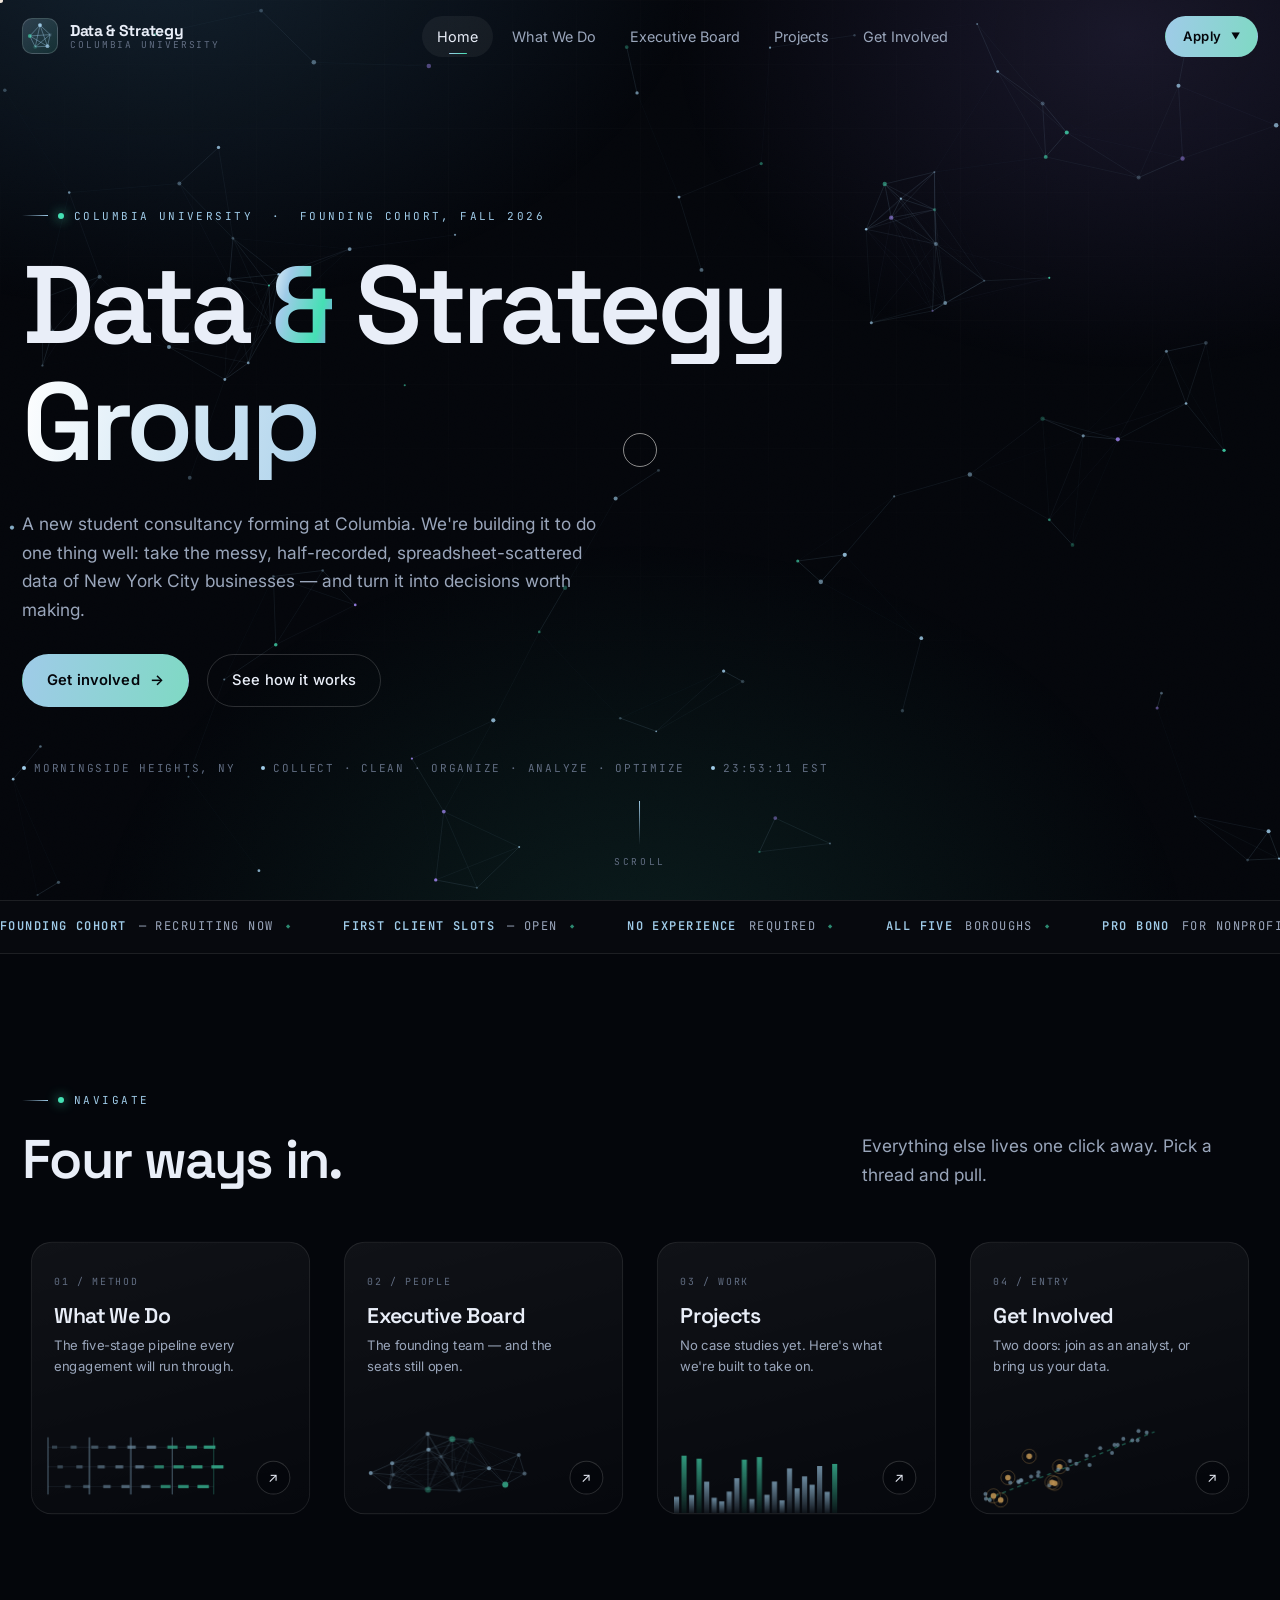
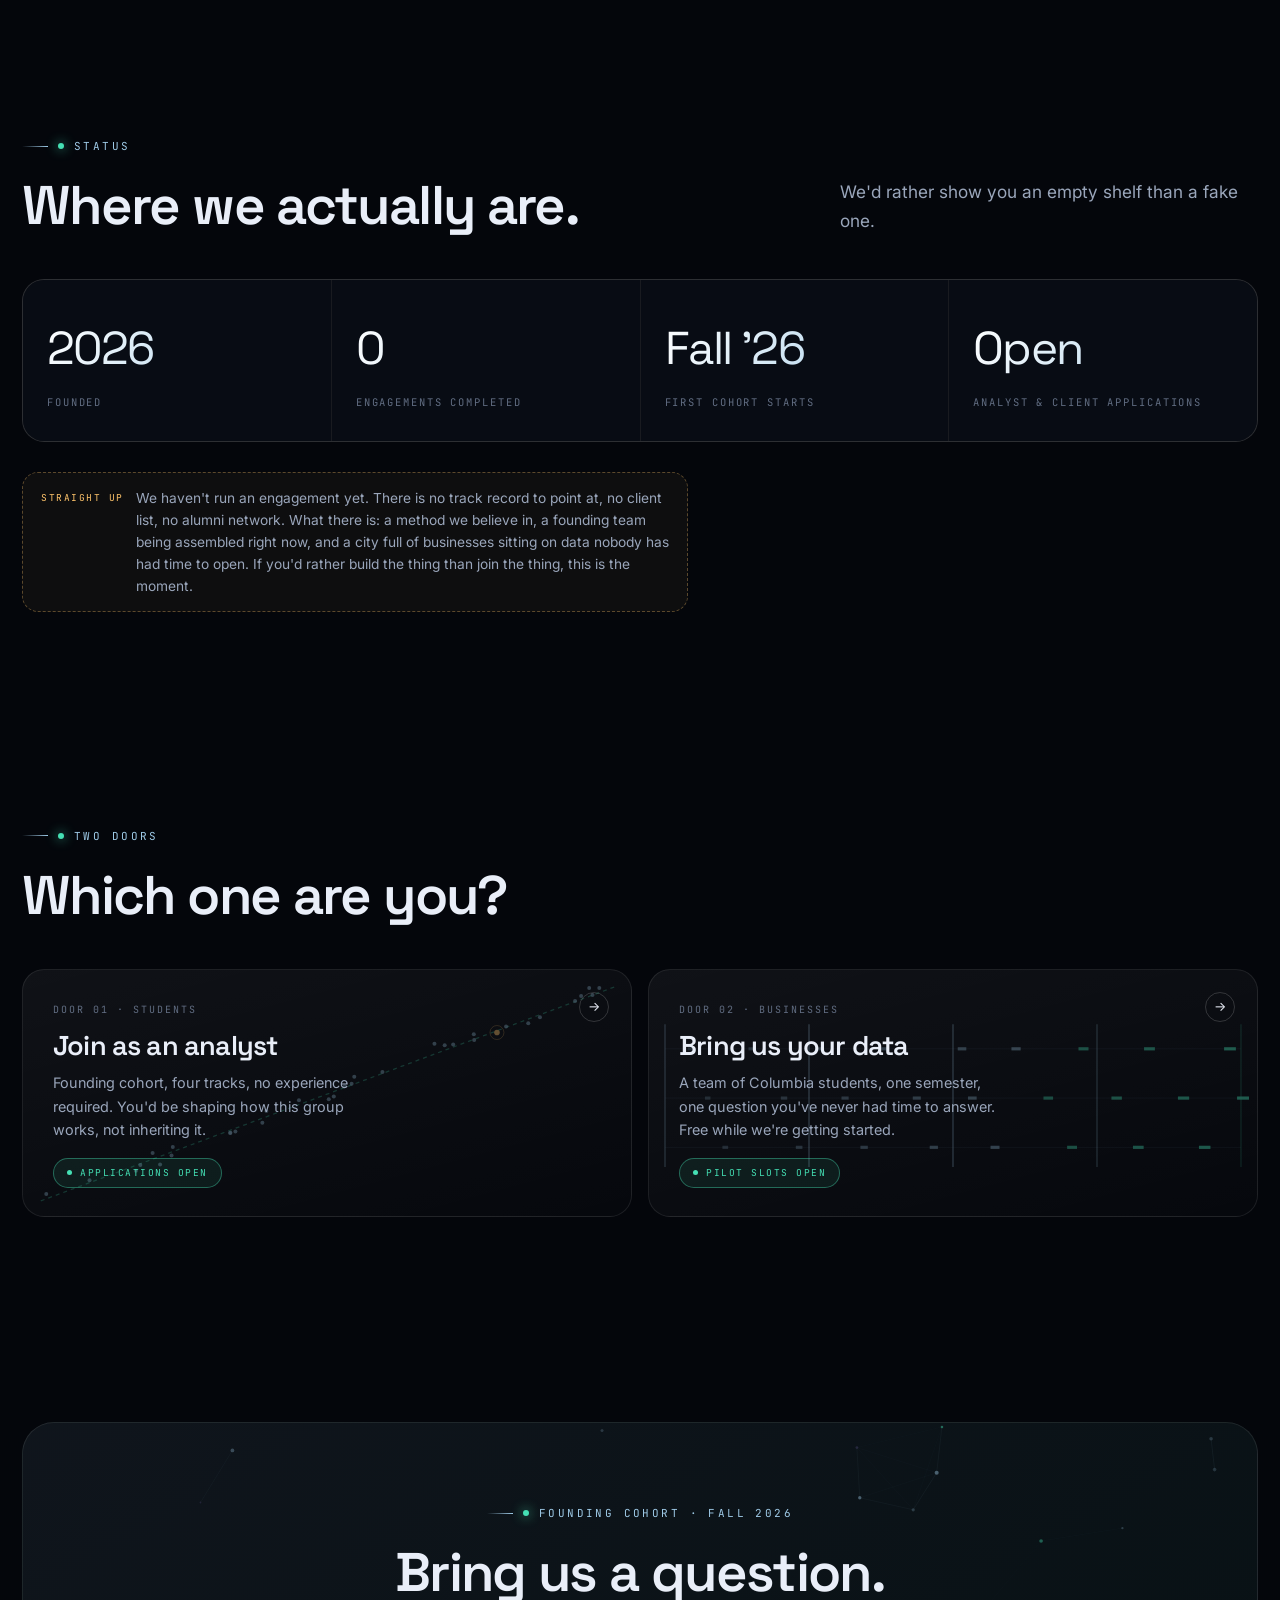
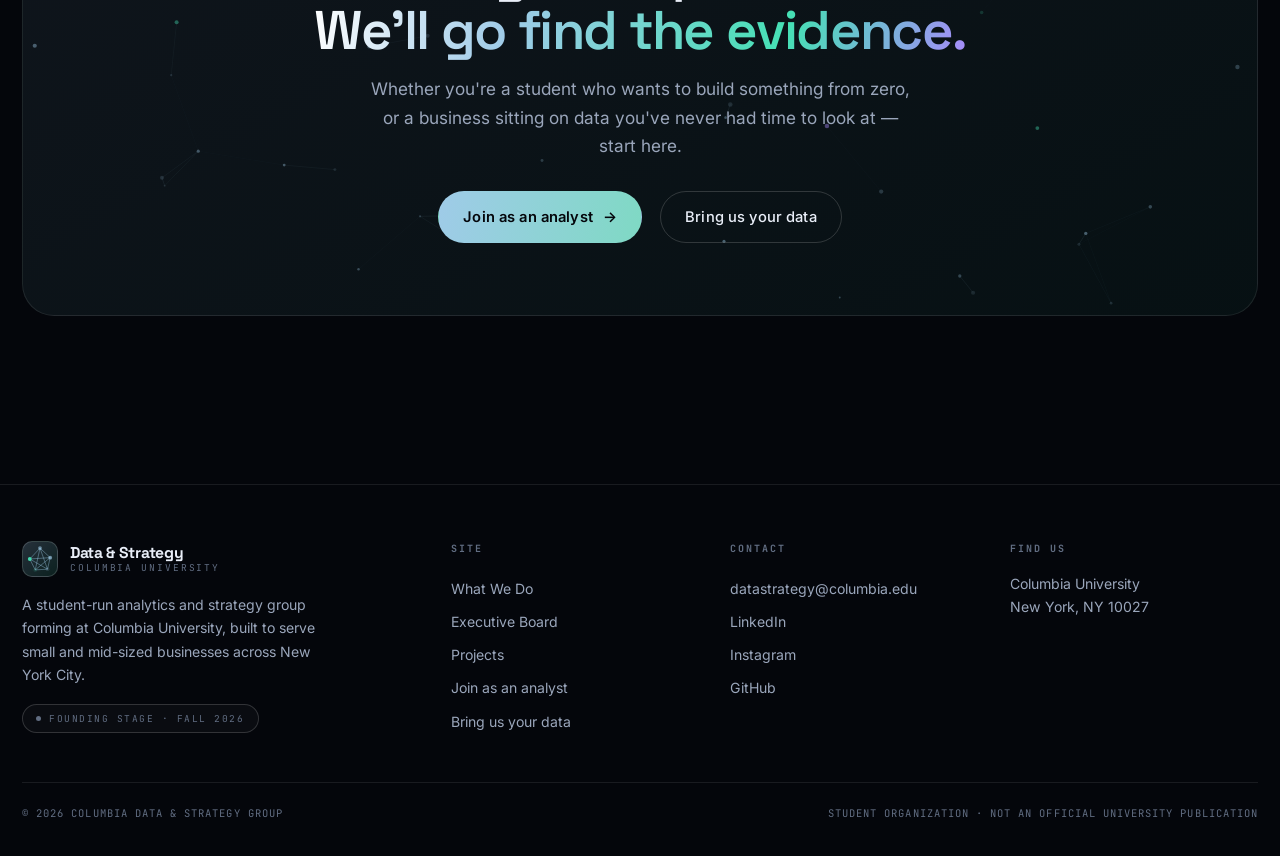
==== cdsg-site/index.html @ 9acabb41 "test1" ====
<!DOCTYPE html>
<html lang="en">
<head>
<meta charset="UTF-8">
<meta name="viewport" content="width=device-width, initial-scale=1">
<title>Columbia Data &amp; Strategy Group</title>
<meta name="description" content="A new student consulting group forming at Columbia University — built to turn raw business data from across New York City into decisions worth making. Founding cohort recruiting now.">
<link rel="icon" href="data:image/svg+xml,%3Csvg xmlns='http://www.w3.org/2000/svg' viewBox='0 0 32 32'%3E%3Crect width='32' height='32' rx='8' fill='%23070b12'/%3E%3Ccircle cx='16' cy='7' r='2.4' fill='%239FCBE8'/%3E%3Ccircle cx='7' cy='20' r='2.4' fill='%2345E0B4'/%3E%3Ccircle cx='25' cy='18' r='2.4' fill='%239FCBE8'/%3E%3Ccircle cx='16' cy='27' r='2.4' fill='%23A78BFA'/%3E%3Cg stroke='%239FCBE8' stroke-width='1.1' opacity='.65'%3E%3Cpath d='M16 7 7 20M16 7l9 11M7 20l9 7M25 18l-9 9'/%3E%3C/g%3E%3C/svg%3E">
<link rel="preconnect" href="https://fonts.googleapis.com">
<link rel="preconnect" href="https://fonts.gstatic.com" crossorigin>
<link href="https://fonts.googleapis.com/css2?family=Space+Grotesk:wght@400;500;600;700&family=Inter:wght@300;400;500;600&family=JetBrains+Mono:wght@300;400;500&display=swap" rel="stylesheet">
<link rel="stylesheet" href="assets/css/main.css">
</head>
<body>

<div class="bg-field"></div>
<div class="grain"></div>
<div class="scroll-rail"><div class="scroll-bar"></div></div>

<!-- ============ NAV ============ -->
<header class="nav">
  <div class="nav-inner">
    <a class="brand" href="index.html">
      <span class="brand-mark"><canvas></canvas></span>
      <span class="brand-txt"><b>Data &amp; Strategy</b><span>Columbia University</span></span>
    </a>
    <nav class="nav-links">
      <a href="index.html" class="active">Home</a>
      <a href="about.html">What We Do</a>
      <a href="team.html">Executive Board</a>
      <a href="projects.html">Projects</a>
      <a href="join.html">Get Involved</a>
    </nav>
    <div class="nav-cta">
      <div class="apply-menu">
        <a class="btn btn-sm btn-primary" href="join.html">Apply <span class="caret">▼</span></a>
        <div class="apply-pop">
          <a href="join.html#students"><b>Join as an analyst</b><small>Columbia students</small><span class="go2">→</span></a>
          <div class="sep"></div>
          <a href="join.html#business"><b>Bring us your data</b><small>Businesses &amp; nonprofits</small><span class="go2">→</span></a>
        </div>
      </div>
      <button class="burger" aria-label="Menu"><span></span></button>
    </div>
  </div>
</header>

<div class="mobile-menu">
  <a href="index.html">Home <i>01</i></a>
  <a href="about.html">What We Do <i>02</i></a>
  <a href="team.html">Executive Board <i>03</i></a>
  <a href="projects.html">Projects <i>04</i></a>
  <a href="join.html#students">Join as an analyst <i>05</i></a>
  <a href="join.html#business">Bring us your data <i>06</i></a>
</div>

<main>

  <!-- ============ HERO ============ -->
  <section class="hero">
    <canvas id="hero-net"></canvas>
    <div class="wrap">
      <div class="eyebrow" style="animation:fadeUp .8s .5s both"><span class="dot"></span> Columbia University &nbsp;·&nbsp; Founding cohort, Fall 2026</div>

      <h1 class="hero-title">
        <span class="line"><span>Data <em style="font-style:normal" class="grad-text">&amp;</em> Strategy</span></span>
        <span class="line"><span class="grad-text">Group</span></span>
      </h1>

      <p class="lead mt-m" style="animation:fadeUp .9s .75s both; max-width:54ch">
        A new student consultancy forming at Columbia. We're building it to do one thing well:
        take the messy, half-recorded, spreadsheet-scattered data of New York City businesses
        &mdash; and turn it into decisions worth making.
      </p>

      <div class="flex gap-m wrapf mt-m" style="animation:fadeUp .9s .9s both">
        <a href="join.html" class="btn btn-primary" data-magnetic>Get involved <span class="arrow">→</span></a>
        <a href="about.html" class="btn btn-ghost">See how it works</a>
      </div>

      <div class="hero-meta mt-l" style="animation:fadeUp .9s 1.05s both">
        <span>Morningside Heights, NY</span>
        <span>Collect · Clean · Organize · Analyze · Optimize</span>
        <span id="clock">--:--:--</span>
      </div>
    </div>
    <div class="scroll-hint"><i></i> Scroll</div>
  </section>

  <!-- ============ TICKER ============ -->
  <div class="ticker">
    <div class="ticker-track">
      <span class="ticker-item"><b>Founding cohort</b> — recruiting now</span>
      <span class="ticker-item"><b>First client slots</b> — open</span>
      <span class="ticker-item"><b>No experience</b> required</span>
      <span class="ticker-item"><b>All five</b> boroughs</span>
      <span class="ticker-item"><b>Pro bono</b> for nonprofits</span>
      <span class="ticker-item"><b>Fall 2026</b> — first engagements</span>
    </div>
  </div>

  <!-- ============ PORTALS ============ -->
  <section class="section">
    <div class="wrap">
      <div class="sec-head" data-reveal>
        <div>
          <div class="eyebrow"><span class="dot"></span> Navigate</div>
          <h2 class="h2">Four ways in.</h2>
        </div>
        <p class="lead" style="max-width:36ch">
          Everything else lives one click away. Pick a thread and pull.
        </p>
      </div>

      <div class="portals">
        <a class="portal" href="about.html" data-reveal data-dir="scale" data-tilt="6">
          <span class="idx">01 / METHOD</span>
          <h3>What&nbsp;We&nbsp;Do</h3>
          <p>The five-stage pipeline every engagement will run through.</p>
          <canvas class="viz" data-viz="pipeline"></canvas>
          <span class="go">↗</span>
        </a>

        <a class="portal" href="team.html" data-reveal data-dir="scale" data-delay=".08" data-tilt="6">
          <span class="idx">02 / PEOPLE</span>
          <h3>Executive Board</h3>
          <p>The founding team &mdash; and the seats still open.</p>
          <canvas class="viz" data-viz="network"></canvas>
          <span class="go">↗</span>
        </a>

        <a class="portal" href="projects.html" data-reveal data-dir="scale" data-delay=".16" data-tilt="6">
          <span class="idx">03 / WORK</span>
          <h3>Projects</h3>
          <p>No case studies yet. Here's what we're built to take on.</p>
          <canvas class="viz" data-viz="bars"></canvas>
          <span class="go">↗</span>
        </a>

        <a class="portal" href="join.html" data-reveal data-dir="scale" data-delay=".24" data-tilt="6">
          <span class="idx">04 / ENTRY</span>
          <h3>Get Involved</h3>
          <p>Two doors: join as an analyst, or bring us your data.</p>
          <canvas class="viz" data-viz="scatter"></canvas>
          <span class="go">↗</span>
        </a>
      </div>
    </div>
  </section>

  <!-- ============ HONEST STATUS ============ -->
  <section class="section-tight">
    <div class="wrap">
      <div class="sec-head" data-reveal>
        <div>
          <div class="eyebrow"><span class="dot"></span> Status</div>
          <h2 class="h2">Where we actually are.</h2>
        </div>
        <p class="lead" style="max-width:38ch">
          We'd rather show you an empty shelf than a fake one.
        </p>
      </div>

      <div class="stat-grid" data-reveal>
        <div class="stat"><div class="num">2026</div><div class="lbl">Founded</div></div>
        <div class="stat"><div class="num">0</div><div class="lbl">Engagements completed</div></div>
        <div class="stat"><div class="num">Fall&nbsp;’26</div><div class="lbl">First cohort starts</div></div>
        <div class="stat"><div class="num">Open</div><div class="lbl">Analyst &amp; client applications</div></div>
      </div>

      <div class="note mt-m" data-reveal>
        <span class="k">Straight&nbsp;up</span>
        <div>
          We haven't run an engagement yet. There is no track record to point at, no client list, no
          alumni network. What there is: a method we believe in, a founding team being assembled right now,
          and a city full of businesses sitting on data nobody has had time to open. If you'd rather
          build the thing than join the thing, this is the moment.
        </div>
      </div>
    </div>
  </section>

  <!-- ============ TWO DOORS ============ -->
  <section class="section">
    <div class="wrap">
      <div class="sec-head" data-reveal>
        <div>
          <div class="eyebrow"><span class="dot"></span> Two doors</div>
          <h2 class="h2">Which one are you?</h2>
        </div>
      </div>

      <div class="path-grid" data-reveal>
        <a class="path" href="join.html#students">
          <canvas data-viz="scatter"></canvas>
          <span class="mark">→</span>
          <span class="k">DOOR 01 · STUDENTS</span>
          <h3>Join as an analyst</h3>
          <p>Founding cohort, four tracks, no experience required. You'd be shaping how this group works, not inheriting it.</p>
          <div class="chips mt-s"><span class="pill">Applications open</span></div>
        </a>

        <a class="path" href="join.html#business">
          <canvas data-viz="pipeline"></canvas>
          <span class="mark">→</span>
          <span class="k">DOOR 02 · BUSINESSES</span>
          <h3>Bring us your data</h3>
          <p>A team of Columbia students, one semester, one question you've never had time to answer. Free while we're getting started.</p>
          <div class="chips mt-s"><span class="pill">Pilot slots open</span></div>
        </a>
      </div>
    </div>
  </section>

  <!-- ============ CTA ============ -->
  <section class="section-tight" style="padding-bottom:clamp(72px,10vw,140px)">
    <div class="wrap">
      <div class="cta-band" data-reveal>
        <canvas id="cta-net"></canvas>
        <div class="eyebrow" style="justify-content:center"><span class="dot"></span> Founding cohort · Fall 2026</div>
        <h2 class="h2">Bring us a question.<br><span class="grad-text">We&rsquo;ll go find the evidence.</span></h2>
        <p class="lead mx-auto center mt-s" style="max-width:50ch">
          Whether you're a student who wants to build something from zero, or a business sitting on
          data you've never had time to look at &mdash; start here.
        </p>
        <div class="flex gap-m mt-m" style="justify-content:center; flex-wrap:wrap">
          <a href="join.html#students" class="btn btn-primary" data-magnetic>Join as an analyst <span class="arrow">→</span></a>
          <a href="join.html#business" class="btn btn-ghost">Bring us your data</a>
        </div>
      </div>
    </div>
  </section>

</main>

<!-- ============ FOOTER ============ -->
<footer>
  <div class="wrap">
    <div class="foot-grid">
      <div>
        <a class="brand" href="index.html" style="margin-bottom:16px">
          <span class="brand-mark"><canvas></canvas></span>
          <span class="brand-txt"><b>Data &amp; Strategy</b><span>Columbia University</span></span>
        </a>
        <p class="muted" style="font-size:.88rem; max-width:34ch">
          A student-run analytics and strategy group forming at Columbia University, built to serve
          small and mid-sized businesses across New York City.
        </p>
        <div class="mt-s"><span class="pill grey">Founding stage · Fall 2026</span></div>
      </div>
      <div>
        <h5>Site</h5>
        <a href="about.html">What We Do</a>
        <a href="team.html">Executive Board</a>
        <a href="projects.html">Projects</a>
        <a href="join.html#students">Join as an analyst</a>
        <a href="join.html#business">Bring us your data</a>
      </div>
      <div>
        <h5>Contact</h5>
        <a href="mailto:datastrategy@columbia.edu">datastrategy@columbia.edu</a>
        <a href="#">LinkedIn</a>
        <a href="#">Instagram</a>
        <a href="#">GitHub</a>
      </div>
      <div>
        <h5>Find us</h5>
        <p class="muted" style="font-size:.88rem">
          Columbia University<br>New York, NY 10027
        </p>
      </div>
    </div>
    <div class="foot-bottom">
      <span>© <span data-year></span> Columbia Data &amp; Strategy Group</span>
      <span>Student organization · Not an official University publication</span>
    </div>
  </div>
</footer>

<script src="assets/js/core.js"></script>
<script src="assets/js/home.js"></script>
</body>
</html>
---- cdsg-site/assets/css/main.css ----
/* =========================================================
   Columbia Data & Strategy Group — Design System
   ========================================================= */

/* ---------- Tokens ---------- */
:root{
  --bg:            #04060b;
  --bg-elev:       #080c14;
  --panel:         rgba(255,255,255,.028);
  --panel-2:       rgba(255,255,255,.055);
  --line:          rgba(255,255,255,.085);
  --line-strong:   rgba(255,255,255,.16);

  --text:          #e9eef8;
  --text-dim:      #9aa6bb;
  --text-faint:    #616d82;

  --columbia:      #9FCBE8;   /* Columbia blue */
  --columbia-deep: #4F8FC0;
  --mint:          #45E0B4;
  --violet:        #A78BFA;
  --amber:         #FFC46B;
  --danger:        #FF6B6B;

  --glow-blue:  0 0 0 1px rgba(159,203,232,.22), 0 18px 60px -18px rgba(79,143,192,.55);
  --glow-mint:  0 0 0 1px rgba(69,224,180,.22),  0 18px 60px -18px rgba(69,224,180,.4);

  --r-sm: 8px;
  --r-md: 14px;
  --r-lg: 22px;
  --r-xl: 32px;

  --nav-h: 74px;
  --maxw: 1240px;

  --ease: cubic-bezier(.22,.75,.24,1);
  --ease-out: cubic-bezier(.16,1,.3,1);

  --font-display: 'Space Grotesk', 'Segoe UI', system-ui, sans-serif;
  --font-body: 'Inter', 'Segoe UI', system-ui, sans-serif;
  --font-mono: 'JetBrains Mono', 'Consolas', ui-monospace, monospace;
}

/* ---------- Reset ---------- */
*,*::before,*::after{ box-sizing:border-box; }
html{ scroll-behavior:smooth; -webkit-text-size-adjust:100%; }
body{
  margin:0;
  background:var(--bg);
  color:var(--text);
  font-family:var(--font-body);
  font-size:16px;
  line-height:1.65;
  -webkit-font-smoothing:antialiased;
  overflow-x:hidden;
}
img,svg,canvas{ display:block; max-width:100%; }
a{ color:inherit; text-decoration:none; }
button,input,select,textarea{ font:inherit; color:inherit; }
h1,h2,h3,h4{ font-family:var(--font-display); font-weight:600; line-height:1.06; letter-spacing:-.03em; margin:0; }
p{ margin:0; }
::selection{ background:rgba(159,203,232,.28); color:#fff; }

/* Scrollbar */
::-webkit-scrollbar{ width:10px; height:10px; }
::-webkit-scrollbar-track{ background:#04060b; }
::-webkit-scrollbar-thumb{ background:rgba(159,203,232,.18); border-radius:99px; border:3px solid #04060b; }
::-webkit-scrollbar-thumb:hover{ background:rgba(159,203,232,.35); }

/* ---------- Ambient background ---------- */
.bg-field{ position:fixed; inset:0; z-index:0; pointer-events:none; }
.bg-field::before{
  content:''; position:absolute; inset:0;
  background:
    radial-gradient(900px 620px at 12% -8%,  rgba(79,143,192,.20), transparent 62%),
    radial-gradient(760px 560px at 88% 4%,   rgba(167,139,250,.13), transparent 60%),
    radial-gradient(900px 700px at 50% 108%, rgba(69,224,180,.10), transparent 62%);
}
.bg-field::after{
  content:''; position:absolute; inset:0; opacity:.5;
  background-image:
    linear-gradient(rgba(255,255,255,.028) 1px, transparent 1px),
    linear-gradient(90deg, rgba(255,255,255,.028) 1px, transparent 1px);
  background-size:64px 64px;
  mask-image:radial-gradient(ellipse 90% 70% at 50% 30%, #000 20%, transparent 78%);
  -webkit-mask-image:radial-gradient(ellipse 90% 70% at 50% 30%, #000 20%, transparent 78%);
}
.grain{
  position:fixed; inset:0; z-index:1; pointer-events:none; opacity:.035; mix-blend-mode:overlay;
  background-image:url("data:image/svg+xml,%3Csvg xmlns='http://www.w3.org/2000/svg' width='200' height='200'%3E%3Cfilter id='n'%3E%3CfeTurbulence type='fractalNoise' baseFrequency='.85' numOctaves='3'/%3E%3C/filter%3E%3Crect width='200' height='200' filter='url(%23n)'/%3E%3C/svg%3E");
}

/* ---------- Layout ---------- */
.wrap{ width:min(100% - 44px, var(--maxw)); margin-inline:auto; }
main{ position:relative; z-index:2; }
section{ position:relative; }
.section{ padding:clamp(72px,10vw,140px) 0; }
.section-tight{ padding:clamp(48px,6vw,84px) 0; }

/* ---------- Typography helpers ---------- */
.eyebrow{
  display:inline-flex; align-items:center; gap:10px;
  font-family:var(--font-mono); font-size:11px; letter-spacing:.22em; text-transform:uppercase;
  color:var(--columbia); margin-bottom:22px;
}
.eyebrow::before{
  content:''; width:26px; height:1px; background:linear-gradient(90deg,transparent,var(--columbia));
}
.eyebrow .dot{ width:6px; height:6px; border-radius:50%; background:var(--mint); box-shadow:0 0 12px var(--mint); animation:pulse 2.4s infinite; }
@keyframes pulse{ 0%,100%{opacity:1; transform:scale(1)} 50%{opacity:.35; transform:scale(.72)} }

h1,.h1{ font-size:clamp(2.6rem,7.4vw,5.4rem); }
h2,.h2{ font-size:clamp(2rem,4.4vw,3.4rem); }
h3,.h3{ font-size:clamp(1.25rem,2vw,1.6rem); }
.lead{ font-size:clamp(1rem,1.35vw,1.16rem); color:var(--text-dim); max-width:62ch; }
.muted{ color:var(--text-dim); }
.faint{ color:var(--text-faint); }
.mono{ font-family:var(--font-mono); }
.grad-text{
  background:linear-gradient(104deg,#fff 0%,var(--columbia) 30%,var(--mint) 72%,var(--violet) 100%);
  -webkit-background-clip:text; background-clip:text; color:transparent;
}

/* ---------- Buttons ---------- */
.btn{
  position:relative; display:inline-flex; align-items:center; gap:10px;
  padding:13px 24px; border-radius:99px; border:1px solid var(--line-strong);
  background:var(--panel); font-size:.92rem; font-weight:500; letter-spacing:.01em;
  cursor:pointer; overflow:hidden; isolation:isolate;
  transition:border-color .35s var(--ease), transform .35s var(--ease), color .35s var(--ease);
}
.btn::before{
  content:''; position:absolute; inset:0; z-index:-1; border-radius:inherit;
  background:linear-gradient(100deg,var(--columbia),var(--mint));
  transform:translateY(101%); transition:transform .45s var(--ease-out);
}
.btn:hover{ color:#04060b; border-color:transparent; }
.btn:hover::before{ transform:translateY(0); }
.btn:active{ transform:scale(.97); }
.btn .arrow{ transition:transform .35s var(--ease); }
.btn:hover .arrow{ transform:translateX(4px); }

.btn-primary{ background:linear-gradient(100deg,var(--columbia),#7FD9C4); color:#04060b; border-color:transparent; font-weight:600; }
.btn-primary::before{ background:linear-gradient(100deg,#fff,var(--columbia)); }
.btn-ghost{ background:transparent; }
.btn-sm{ padding:9px 17px; font-size:.82rem; }

/* ---------- Nav ---------- */
.nav{
  position:fixed; inset:0 0 auto 0; height:var(--nav-h); z-index:80;
  display:flex; align-items:center;
  transition:background .4s var(--ease), border-color .4s var(--ease), backdrop-filter .4s;
  border-bottom:1px solid transparent;
}
.nav.scrolled{
  background:rgba(4,6,11,.72); backdrop-filter:blur(18px) saturate(140%);
  border-bottom-color:var(--line);
}
.nav-inner{ width:min(100% - 44px, var(--maxw)); margin-inline:auto; display:flex; align-items:center; justify-content:space-between; gap:20px; }

.brand{ display:flex; align-items:center; gap:12px; }
.brand-mark{
  display:block; width:36px; height:36px; min-width:36px; border-radius:10px; flex:none;
  background:linear-gradient(140deg,rgba(159,203,232,.22),rgba(69,224,180,.12));
  border:1px solid var(--line-strong); position:relative; overflow:hidden;
}
.brand-mark canvas{ display:block; width:100%; height:100%; }
.brand-txt{ display:flex; flex-direction:column; line-height:1.1; }
.brand-txt b{ font-family:var(--font-display); font-size:.98rem; letter-spacing:-.02em; }
.brand-txt span{ font-family:var(--font-mono); font-size:9.5px; letter-spacing:.2em; color:var(--text-faint); text-transform:uppercase; }

.nav-links{ display:flex; align-items:center; gap:4px; }
.nav-links a{
  position:relative; padding:9px 15px; border-radius:99px; font-size:.9rem; color:var(--text-dim);
  transition:color .3s var(--ease), background .3s var(--ease);
}
.nav-links a::after{
  content:''; position:absolute; left:50%; bottom:3px; width:0; height:1.5px; border-radius:2px;
  background:linear-gradient(90deg,var(--columbia),var(--mint));
  transform:translateX(-50%); transition:width .35s var(--ease-out);
}
.nav-links a:hover{ color:var(--text); }
.nav-links a:hover::after{ width:18px; }
.nav-links a.active{ color:var(--text); background:var(--panel-2); }
.nav-links a.active::after{ width:18px; }
.nav-cta{ display:flex; align-items:center; gap:12px; }

.burger{ display:none; width:42px; height:42px; border-radius:12px; border:1px solid var(--line); background:var(--panel); cursor:pointer; align-items:center; justify-content:center; }
.burger span{ display:block; width:17px; height:1.6px; background:var(--text); position:relative; transition:.3s var(--ease); }
.burger span::before,.burger span::after{ content:''; position:absolute; left:0; width:17px; height:1.6px; background:var(--text); transition:.3s var(--ease); }
.burger span::before{ top:-5.5px; } .burger span::after{ top:5.5px; }
.burger.open span{ background:transparent; }
.burger.open span::before{ transform:rotate(45deg); top:0; }
.burger.open span::after{ transform:rotate(-45deg); top:0; }

.mobile-menu{
  position:fixed; inset:var(--nav-h) 0 0 0; z-index:79; background:rgba(4,6,11,.97);
  backdrop-filter:blur(20px); display:flex; flex-direction:column; justify-content:center; gap:6px;
  padding:0 32px; transform:translateY(-102%); transition:transform .55s var(--ease-out); visibility:hidden;
}
.mobile-menu.open{ transform:translateY(0); visibility:visible; }
.mobile-menu a{
  font-family:var(--font-display); font-size:clamp(1.9rem,8vw,3rem); padding:14px 0;
  border-bottom:1px solid var(--line); display:flex; justify-content:space-between; align-items:baseline;
}
.mobile-menu a i{ font-family:var(--font-mono); font-size:11px; font-style:normal; color:var(--text-faint); }

/* ---------- Scroll progress ---------- */
.scroll-rail{ position:fixed; top:0; left:0; right:0; height:2px; z-index:90; background:transparent; }
.scroll-bar{ height:100%; width:0; background:linear-gradient(90deg,var(--columbia),var(--mint),var(--violet)); box-shadow:0 0 14px rgba(69,224,180,.6); transition:width .1s linear; }

/* ---------- Custom cursor ---------- */
.cursor-dot,.cursor-ring{ position:fixed; top:0; left:0; z-index:200; pointer-events:none; border-radius:50%; mix-blend-mode:difference; }
.cursor-dot{ width:5px; height:5px; background:#fff; margin:-2.5px 0 0 -2.5px; }
.cursor-ring{
  width:34px; height:34px; margin:-17px 0 0 -17px; border:1px solid rgba(255,255,255,.55);
  transition:width .28s var(--ease), height .28s var(--ease), margin .28s var(--ease), border-color .28s, opacity .28s;
}
.cursor-ring.hot{ width:58px; height:58px; margin:-29px 0 0 -29px; border-color:var(--mint); }
@media (hover:none),(pointer:coarse){ .cursor-dot,.cursor-ring{ display:none; } }

/* ---------- Reveal ---------- */
[data-reveal]{ opacity:0; transform:translateY(26px); transition:opacity .9s var(--ease-out), transform .9s var(--ease-out); }
[data-reveal].in{ opacity:1; transform:none; }
[data-reveal][data-dir="left"]{ transform:translateX(-30px); }
[data-reveal][data-dir="right"]{ transform:translateX(30px); }
[data-reveal][data-dir="scale"]{ transform:scale(.94); }

/* ---------- Cards ---------- */
.card{
  position:relative; border:1px solid var(--line); border-radius:var(--r-lg);
  background:linear-gradient(160deg,rgba(255,255,255,.045),rgba(255,255,255,.012));
  overflow:hidden; transition:border-color .45s var(--ease), transform .45s var(--ease), box-shadow .45s var(--ease);
}
.card::after{
  content:''; position:absolute; inset:0; pointer-events:none; opacity:0; transition:opacity .45s;
  background:radial-gradient(420px circle at var(--mx,50%) var(--my,50%), rgba(159,203,232,.14), transparent 62%);
}
.card:hover{ border-color:var(--line-strong); box-shadow:0 26px 70px -34px rgba(0,0,0,.9); }
.card:hover::after{ opacity:1; }

/* ---------- Hero ---------- */
.hero{ min-height:100svh; display:flex; align-items:center; position:relative; padding-top:var(--nav-h); overflow:hidden; }
#hero-net{ position:absolute; inset:0; width:100%; height:100%; z-index:0; }
.hero .wrap{ position:relative; z-index:2; }
.hero-title{ font-size:clamp(2.9rem,8.6vw,7rem); letter-spacing:-.045em; }
.hero-title .line{ display:block; overflow:hidden; }
.hero-title .line > span{ display:block; transform:translateY(110%); animation:riseIn 1.1s var(--ease-out) forwards; }
.hero-title .line:nth-child(2) > span{ animation-delay:.1s; }
.hero-title .line:nth-child(3) > span{ animation-delay:.2s; }
@keyframes riseIn{ to{ transform:translateY(0); } }

.hero-meta{ display:flex; flex-wrap:wrap; gap:10px 26px; font-family:var(--font-mono); font-size:11px; letter-spacing:.16em; text-transform:uppercase; color:var(--text-faint); }
.hero-meta span{ display:inline-flex; align-items:center; gap:8px; }
.hero-meta span::before{ content:''; width:4px; height:4px; border-radius:50%; background:var(--columbia); }

.scroll-hint{ position:absolute; left:50%; bottom:30px; transform:translateX(-50%); z-index:3; display:flex; flex-direction:column; align-items:center; gap:9px; font-family:var(--font-mono); font-size:9.5px; letter-spacing:.28em; color:var(--text-faint); text-transform:uppercase; }
.scroll-hint i{ display:block; width:1px; height:44px; background:linear-gradient(180deg,var(--columbia),transparent); animation:drop 1.9s var(--ease) infinite; }
@keyframes drop{ 0%{transform:scaleY(0); transform-origin:top} 45%{transform:scaleY(1); transform-origin:top} 55%{transform:scaleY(1); transform-origin:bottom} 100%{transform:scaleY(0); transform-origin:bottom} }

/* ---------- Portal cards (home) ---------- */
.portals{ display:grid; grid-template-columns:repeat(4,1fr); gap:16px; }
.portal{
  position:relative; display:block; padding:26px 24px 24px; border-radius:var(--r-lg);
  border:1px solid var(--line); background:linear-gradient(165deg,rgba(255,255,255,.05),rgba(255,255,255,.01));
  min-height:290px; overflow:hidden; transform-style:preserve-3d;
  transition:transform .5s var(--ease), border-color .5s var(--ease), box-shadow .5s var(--ease);
}
.portal:hover{ border-color:rgba(159,203,232,.4); box-shadow:0 30px 80px -40px rgba(79,143,192,.75); }
.portal .idx{ font-family:var(--font-mono); font-size:10.5px; letter-spacing:.2em; color:var(--text-faint); }
.portal h3{ margin:14px 0 8px; font-size:1.42rem; }
.portal p{ font-size:.87rem; color:var(--text-dim); max-width:26ch; }
.portal .viz{ position:absolute; left:0; right:0; bottom:0; height:104px; opacity:.72; transition:opacity .45s, transform .6s var(--ease); }
.portal:hover .viz{ opacity:1; transform:translateY(-4px); }
.portal .go{
  position:absolute; right:20px; bottom:20px; width:36px; height:36px; border-radius:50%;
  border:1px solid var(--line-strong); display:grid; place-items:center; font-size:14px;
  background:rgba(4,6,11,.6); transition:.4s var(--ease); z-index:2;
}
.portal:hover .go{ background:var(--columbia); color:#04060b; border-color:transparent; transform:rotate(-45deg); }

/* ---------- Ticker ---------- */
.ticker{ border-block:1px solid var(--line); overflow:hidden; padding:16px 0; background:rgba(255,255,255,.014); }
.ticker-track{ display:flex; gap:52px; width:max-content; animation:slide 34s linear infinite; }
.ticker:hover .ticker-track{ animation-play-state:paused; }
@keyframes slide{ to{ transform:translateX(-50%); } }
.ticker-item{ display:inline-flex; align-items:center; gap:12px; font-family:var(--font-mono); font-size:12px; letter-spacing:.12em; color:var(--text-dim); text-transform:uppercase; white-space:nowrap; }
.ticker-item b{ color:var(--columbia); font-weight:600; }
.ticker-item::after{ content:'◆'; color:var(--mint); font-size:7px; opacity:.6; }

/* ---------- Stats ---------- */
.stat-grid{ display:grid; grid-template-columns:repeat(4,1fr); gap:1px; background:var(--line); border:1px solid var(--line); border-radius:var(--r-lg); overflow:hidden; }
.stat{ background:var(--bg-elev); padding:30px 24px; transition:background .4s; }
.stat:hover{ background:#0c1119; }
.stat .num{ font-family:var(--font-display); font-size:clamp(2rem,3.6vw,3rem); letter-spacing:-.04em; background:linear-gradient(120deg,#fff,var(--columbia)); -webkit-background-clip:text; background-clip:text; color:transparent; }
.stat .lbl{ font-family:var(--font-mono); font-size:10.5px; letter-spacing:.18em; text-transform:uppercase; color:var(--text-faint); margin-top:8px; }

/* ---------- Page header ---------- */
.page-head{ padding:calc(var(--nav-h) + clamp(56px,8vw,110px)) 0 clamp(40px,5vw,70px); position:relative; }
.page-head h1{ font-size:clamp(2.6rem,6.4vw,5rem); }
.crumb{ font-family:var(--font-mono); font-size:11px; letter-spacing:.2em; text-transform:uppercase; color:var(--text-faint); margin-bottom:20px; }
.crumb a{ color:var(--columbia); }
.crumb i{ font-style:normal; opacity:.4; margin:0 8px; }

/* ---------- Pipeline (about) ---------- */
.pipeline{ display:grid; grid-template-columns:300px 1fr; gap:28px; align-items:start; }
.stage-list{ display:flex; flex-direction:column; gap:8px; }
.stage-btn{
  position:relative; text-align:left; width:100%; padding:16px 18px; border-radius:var(--r-md);
  border:1px solid var(--line); background:var(--panel); cursor:pointer; overflow:hidden;
  transition:.4s var(--ease);
}
.stage-btn .k{ font-family:var(--font-mono); font-size:10px; letter-spacing:.2em; color:var(--text-faint); }
.stage-btn .t{ font-family:var(--font-display); font-size:1.06rem; margin-top:5px; display:block; }
.stage-btn .d{ font-size:.8rem; color:var(--text-faint); margin-top:5px; max-height:0; opacity:0; overflow:hidden; transition:.45s var(--ease); }
.stage-btn::before{ content:''; position:absolute; left:0; top:0; bottom:0; width:2px; background:linear-gradient(180deg,var(--columbia),var(--mint)); transform:scaleY(0); transform-origin:top; transition:transform .45s var(--ease-out); }
.stage-btn:hover{ border-color:var(--line-strong); }
.stage-btn.active{ background:rgba(159,203,232,.07); border-color:rgba(159,203,232,.35); }
.stage-btn.active::before{ transform:scaleY(1); }
.stage-btn.active .d{ max-height:90px; opacity:1; margin-top:9px; }
.stage-btn.active .k{ color:var(--columbia); }

.stage-canvas-wrap{ position:relative; border:1px solid var(--line); border-radius:var(--r-lg); background:linear-gradient(160deg,rgba(255,255,255,.04),rgba(255,255,255,.008)); overflow:hidden; min-height:440px; }
#pipeline-canvas{ width:100%; height:440px; display:block; }
.stage-readout{ position:absolute; top:16px; left:18px; right:18px; display:flex; justify-content:space-between; gap:12px; font-family:var(--font-mono); font-size:10px; letter-spacing:.16em; text-transform:uppercase; color:var(--text-faint); pointer-events:none; }
.stage-readout b{ color:var(--mint); font-weight:500; }
.stage-progress{ position:absolute; bottom:0; left:0; height:2px; background:linear-gradient(90deg,var(--columbia),var(--mint)); transition:width .6s var(--ease); }

/* ---------- Capability grid ---------- */
.cap-grid{ display:grid; grid-template-columns:repeat(3,1fr); gap:16px; }
.cap{ padding:28px 24px; border-radius:var(--r-lg); border:1px solid var(--line); background:var(--panel); transition:.45s var(--ease); position:relative; overflow:hidden; }
.cap:hover{ transform:translateY(-5px); border-color:rgba(159,203,232,.35); background:rgba(159,203,232,.05); }
.cap .ico{ width:44px; height:44px; border-radius:12px; display:grid; place-items:center; border:1px solid var(--line-strong); background:rgba(159,203,232,.09); margin-bottom:18px; }
.cap h3{ font-size:1.1rem; margin-bottom:9px; }
.cap p{ font-size:.88rem; color:var(--text-dim); }

/* ---------- Cleaning demo table ---------- */
.clean-demo{ display:grid; grid-template-columns:1fr auto 1fr; gap:20px; align-items:center; }
.dtable{ border:1px solid var(--line); border-radius:var(--r-md); overflow:hidden; font-family:var(--font-mono); font-size:11.5px; background:var(--bg-elev); }
.dtable .hd{ display:grid; grid-template-columns:1.4fr 1fr .9fr; gap:0; background:rgba(255,255,255,.05); padding:10px 14px; letter-spacing:.12em; text-transform:uppercase; font-size:9.5px; color:var(--text-faint); }
.dtable .row{ display:grid; grid-template-columns:1.4fr 1fr .9fr; padding:9px 14px; border-top:1px solid var(--line); transition:.5s var(--ease); }
.dtable .row span{ overflow:hidden; text-overflow:ellipsis; white-space:nowrap; padding-right:8px; }
.dtable.dirty .row.bad{ color:var(--danger); }
.dtable.dirty .row.bad span:first-child::after{ content:' ⚠'; }
.dtable.clean .row{ color:var(--mint); }
.clean-arrow{ display:grid; place-items:center; gap:6px; font-family:var(--font-mono); font-size:9px; letter-spacing:.18em; color:var(--text-faint); text-transform:uppercase; }
.clean-arrow .ln{ width:52px; height:1px; background:linear-gradient(90deg,var(--danger),var(--mint)); position:relative; }
.clean-arrow .ln::after{ content:''; position:absolute; right:-1px; top:-3px; border:4px solid transparent; border-left-color:var(--mint); }
.tag-bad{ color:var(--danger); } .tag-good{ color:var(--mint); }

/* ---------- Team ---------- */
.team-grid{ display:grid; grid-template-columns:repeat(4,1fr); gap:16px; }
.member{
  position:relative; border:1px solid var(--line); border-radius:var(--r-lg); overflow:hidden; cursor:pointer;
  background:linear-gradient(170deg,rgba(255,255,255,.05),rgba(255,255,255,.01));
  transition:.5s var(--ease);
}
.member:hover{ transform:translateY(-6px); border-color:rgba(159,203,232,.4); box-shadow:0 30px 70px -40px rgba(79,143,192,.8); }
.avatar{ position:relative; aspect-ratio:1/1.06; display:grid; place-items:center; overflow:hidden; background:linear-gradient(150deg,#0b1220,#0a1a1c); }
.avatar .initials{ font-family:var(--font-display); font-size:3rem; letter-spacing:-.05em; color:rgba(255,255,255,.9); z-index:2; transition:.5s var(--ease); }
.avatar canvas{ position:absolute; inset:0; width:100%; height:100%; opacity:.55; }
.member:hover .avatar .initials{ transform:scale(1.06); color:var(--columbia); }
.avatar::after{
  content:''; position:absolute; inset:0; z-index:3; opacity:0; transition:opacity .5s;
  background:repeating-linear-gradient(0deg, rgba(159,203,232,.10) 0 1px, transparent 1px 4px);
}
.member:hover .avatar::after{ opacity:1; animation:scan 2.4s linear infinite; }
@keyframes scan{ to{ background-position:0 40px; } }
.member-body{ padding:16px 18px 20px; }
.member-body .role{ font-family:var(--font-mono); font-size:9.5px; letter-spacing:.18em; text-transform:uppercase; color:var(--columbia); }
.member-body h3{ font-size:1.06rem; margin:7px 0 4px; }
.member-body .yr{ font-size:.78rem; color:var(--text-faint); }
.member .plus{ position:absolute; top:14px; right:14px; width:28px; height:28px; border-radius:50%; background:rgba(4,6,11,.75); border:1px solid var(--line-strong); display:grid; place-items:center; font-size:14px; z-index:4; transition:.4s var(--ease); }
.member:hover .plus{ background:var(--mint); color:#04060b; transform:rotate(90deg); }

/* Drawer */
.drawer-scrim{ position:fixed; inset:0; z-index:120; background:rgba(2,4,8,.72); backdrop-filter:blur(6px); opacity:0; visibility:hidden; transition:.4s var(--ease); }
.drawer-scrim.open{ opacity:1; visibility:visible; }
.drawer{
  position:fixed; top:0; right:0; bottom:0; width:min(560px,100%); z-index:121;
  background:var(--bg-elev); border-left:1px solid var(--line); transform:translateX(101%);
  transition:transform .6s var(--ease-out); overflow-y:auto; padding:34px;
}
.drawer.open{ transform:none; }
.drawer-close{ position:absolute; top:22px; right:24px; width:38px; height:38px; border-radius:50%; border:1px solid var(--line-strong); background:var(--panel); cursor:pointer; display:grid; place-items:center; transition:.35s; }
.drawer-close:hover{ background:var(--danger); border-color:transparent; color:#fff; transform:rotate(90deg); }
.drawer .d-avatar{ width:96px; height:96px; border-radius:20px; display:grid; place-items:center; font-family:var(--font-display); font-size:2.2rem; background:linear-gradient(150deg,rgba(159,203,232,.2),rgba(69,224,180,.12)); border:1px solid var(--line-strong); margin-bottom:22px; }
.drawer h2{ font-size:2rem; }
.drawer .d-role{ font-family:var(--font-mono); font-size:11px; letter-spacing:.18em; text-transform:uppercase; color:var(--columbia); margin:8px 0 20px; }
.drawer .d-bio{ color:var(--text-dim); font-size:.94rem; }
.chips{ display:flex; flex-wrap:wrap; gap:8px; margin-top:14px; }
.chip{ padding:6px 13px; border-radius:99px; border:1px solid var(--line); background:var(--panel); font-family:var(--font-mono); font-size:10.5px; letter-spacing:.1em; text-transform:uppercase; color:var(--text-dim); }
.d-sub{ font-family:var(--font-mono); font-size:10px; letter-spacing:.2em; text-transform:uppercase; color:var(--text-faint); margin:28px 0 12px; padding-bottom:8px; border-bottom:1px solid var(--line); }

/* Radar */
.radar-wrap{ display:grid; place-items:center; padding:8px 0; }

/* ---------- Projects ---------- */
.filters{ display:flex; flex-wrap:wrap; gap:8px; margin-bottom:30px; }
.filter{
  padding:9px 18px; border-radius:99px; border:1px solid var(--line); background:var(--panel);
  font-family:var(--font-mono); font-size:10.5px; letter-spacing:.14em; text-transform:uppercase;
  color:var(--text-dim); cursor:pointer; transition:.35s var(--ease);
}
.filter:hover{ border-color:var(--line-strong); color:var(--text); }
.filter.active{ background:linear-gradient(100deg,var(--columbia),#7FD9C4); color:#04060b; border-color:transparent; font-weight:600; }
.filter .n{ opacity:.6; margin-left:6px; }

.proj-grid{ display:grid; grid-template-columns:repeat(3,1fr); gap:16px; }
.proj{ padding:24px; cursor:pointer; display:flex; flex-direction:column; min-height:300px; }
.proj.hidden{ display:none; }
.proj.enter{ animation:popIn .55s var(--ease-out) both; }
@keyframes popIn{ from{ opacity:0; transform:translateY(18px) scale(.97); } }
.proj .sector{ font-family:var(--font-mono); font-size:9.5px; letter-spacing:.18em; text-transform:uppercase; color:var(--mint); }
.proj h3{ font-size:1.24rem; margin:12px 0 10px; }
.proj p{ font-size:.86rem; color:var(--text-dim); flex:1; }
.proj-metrics{ display:flex; gap:20px; margin-top:18px; padding-top:16px; border-top:1px solid var(--line); }
.proj-metrics div .v{ font-family:var(--font-display); font-size:1.35rem; color:var(--columbia); letter-spacing:-.02em; }
.proj-metrics div .k{ font-family:var(--font-mono); font-size:9px; letter-spacing:.14em; text-transform:uppercase; color:var(--text-faint); }
.spark{ height:46px; margin-top:14px; opacity:.85; }

/* Cartogram */
.carto-wrap{ display:grid; grid-template-columns:1fr 300px; gap:28px; align-items:center; }
#carto{ width:100%; height:520px; }
.carto-legend .li{ display:flex; align-items:center; justify-content:space-between; padding:11px 0; border-bottom:1px solid var(--line); font-size:.88rem; }
.carto-legend .li .sw{ width:10px; height:10px; border-radius:3px; margin-right:10px; display:inline-block; }
.carto-legend .li b{ font-family:var(--font-mono); font-size:12px; color:var(--columbia); }

/* Modal */
.modal-scrim{ position:fixed; inset:0; z-index:130; background:rgba(2,4,8,.8); backdrop-filter:blur(8px); display:grid; place-items:center; padding:24px; opacity:0; visibility:hidden; transition:.35s var(--ease); }
.modal-scrim.open{ opacity:1; visibility:visible; }
.modal{ width:min(760px,100%); max-height:86vh; overflow-y:auto; background:var(--bg-elev); border:1px solid var(--line-strong); border-radius:var(--r-xl); padding:38px; transform:scale(.94) translateY(14px); transition:.45s var(--ease-out); position:relative; }
.modal-scrim.open .modal{ transform:none; }

/* ---------- Join ---------- */
.track-lab{ display:grid; grid-template-columns:1fr 340px; gap:28px; }
.interest-grid{ display:flex; flex-wrap:wrap; gap:9px; }
.interest{
  padding:11px 18px; border-radius:99px; border:1px solid var(--line); background:var(--panel);
  cursor:pointer; font-size:.86rem; transition:.35s var(--ease); user-select:none;
}
.interest:hover{ border-color:var(--line-strong); transform:translateY(-2px); }
.interest.on{ background:rgba(69,224,180,.13); border-color:rgba(69,224,180,.5); color:#fff; }
.interest.on::before{ content:'✓ '; color:var(--mint); }

.match-panel{ border:1px solid var(--line); border-radius:var(--r-lg); padding:24px; background:var(--bg-elev); }
.match-row{ margin-bottom:16px; }
.match-row .mh{ display:flex; justify-content:space-between; font-size:.85rem; margin-bottom:7px; }
.match-row .mh b{ font-family:var(--font-mono); font-size:11px; color:var(--columbia); }
.meter{ height:6px; border-radius:99px; background:rgba(255,255,255,.07); overflow:hidden; }
.meter i{ display:block; height:100%; width:0; border-radius:99px; background:linear-gradient(90deg,var(--columbia),var(--mint)); transition:width .8s var(--ease-out); }
.match-row.top .mh b{ color:var(--mint); }

/* Timeline */
.timeline{ position:relative; display:grid; grid-template-columns:repeat(4,1fr); gap:16px; padding-top:34px; }
.timeline::before{ content:''; position:absolute; top:9px; left:6%; right:6%; height:1px; background:linear-gradient(90deg,var(--columbia),var(--mint),var(--violet)); opacity:.4; }
.tl{ position:relative; text-align:center; }
.tl::before{ content:''; position:absolute; top:-30px; left:50%; transform:translateX(-50%); width:11px; height:11px; border-radius:50%; background:var(--bg); border:2px solid var(--columbia); transition:.4s var(--ease); }
.tl:hover::before{ background:var(--mint); border-color:var(--mint); box-shadow:0 0 18px var(--mint); }
.tl .dt{ font-family:var(--font-mono); font-size:10px; letter-spacing:.16em; text-transform:uppercase; color:var(--mint); }
.tl h4{ font-family:var(--font-display); font-size:1.02rem; margin:8px 0 6px; }
.tl p{ font-size:.82rem; color:var(--text-faint); }

/* Form */
.form-shell{ border:1px solid var(--line); border-radius:var(--r-xl); background:linear-gradient(165deg,rgba(255,255,255,.045),rgba(255,255,255,.008)); padding:clamp(24px,4vw,42px); position:relative; overflow:hidden; }
.steps-head{ display:flex; align-items:center; gap:14px; margin-bottom:28px; }
.step-pip{ display:flex; align-items:center; gap:9px; font-family:var(--font-mono); font-size:10px; letter-spacing:.16em; text-transform:uppercase; color:var(--text-faint); }
.step-pip i{ width:22px; height:22px; border-radius:50%; border:1px solid var(--line-strong); display:grid; place-items:center; font-style:normal; font-size:10px; transition:.4s var(--ease); }
.step-pip.done i{ background:var(--mint); border-color:transparent; color:#04060b; }
.step-pip.active i{ background:var(--columbia); border-color:transparent; color:#04060b; }
.step-pip.active{ color:var(--text); }
.step-sep{ flex:1; height:1px; background:var(--line); }

.fstep{ display:none; }
.fstep.active{ display:block; animation:fadeUp .5s var(--ease-out) both; }
@keyframes fadeUp{ from{ opacity:0; transform:translateY(14px); } }
.field{ margin-bottom:18px; }
.field label{ display:block; font-family:var(--font-mono); font-size:10px; letter-spacing:.16em; text-transform:uppercase; color:var(--text-faint); margin-bottom:8px; }
.field input,.field select,.field textarea{
  width:100%; padding:13px 16px; border-radius:var(--r-md); border:1px solid var(--line);
  background:rgba(255,255,255,.035); transition:.3s var(--ease); font-size:.93rem;
}
.field input:focus,.field select:focus,.field textarea:focus{ outline:none; border-color:var(--columbia); background:rgba(159,203,232,.06); box-shadow:0 0 0 3px rgba(159,203,232,.1); }
.field textarea{ resize:vertical; min-height:110px; }
.field select option{ background:#0b0f18; }
.field .hint{ font-size:.76rem; color:var(--text-faint); margin-top:6px; }
.two-col{ display:grid; grid-template-columns:1fr 1fr; gap:16px; }
.form-nav{ display:flex; justify-content:space-between; gap:12px; margin-top:26px; }
.char-count{ font-family:var(--font-mono); font-size:10px; color:var(--text-faint); text-align:right; margin-top:6px; }

.success{ display:none; text-align:center; padding:30px 0; }
.success.show{ display:block; animation:fadeUp .6s var(--ease-out) both; }
.success .tick{ width:76px; height:76px; border-radius:50%; margin:0 auto 22px; display:grid; place-items:center; background:rgba(69,224,180,.12); border:1px solid rgba(69,224,180,.45); font-size:32px; color:var(--mint); }

/* FAQ */
.faq{ border-top:1px solid var(--line); }
.faq-item{ border-bottom:1px solid var(--line); }
.faq-q{ width:100%; text-align:left; background:none; border:none; padding:22px 44px 22px 0; cursor:pointer; font-family:var(--font-display); font-size:1.06rem; position:relative; transition:color .3s; }
.faq-q:hover{ color:var(--columbia); }
.faq-q::after{ content:'+'; position:absolute; right:8px; top:50%; transform:translateY(-50%); font-family:var(--font-mono); font-size:20px; color:var(--columbia); transition:.4s var(--ease); }
.faq-item.open .faq-q::after{ transform:translateY(-50%) rotate(135deg); }
.faq-a{ max-height:0; overflow:hidden; transition:max-height .5s var(--ease), padding .5s var(--ease); }
.faq-item.open .faq-a{ padding-bottom:22px; }
.faq-a p{ color:var(--text-dim); font-size:.92rem; max-width:70ch; }

/* ---------- CTA band ---------- */
.cta-band{ position:relative; border-radius:var(--r-xl); border:1px solid var(--line); overflow:hidden; padding:clamp(40px,6vw,72px); text-align:center; background:linear-gradient(150deg,rgba(159,203,232,.08),rgba(69,224,180,.05)); }
.cta-band canvas{ position:absolute; inset:0; width:100%; height:100%; opacity:.5; }
.cta-band > *{ position:relative; z-index:2; }

/* ---------- Footer ---------- */
footer{ border-top:1px solid var(--line); padding:56px 0 34px; position:relative; z-index:2; margin-top:40px; }
.foot-grid{ display:grid; grid-template-columns:1.6fr 1fr 1fr 1fr; gap:32px; }
.foot-grid h5{ font-family:var(--font-mono); font-size:10px; letter-spacing:.2em; text-transform:uppercase; color:var(--text-faint); margin:0 0 14px; }
.foot-grid a{ display:block; padding:5px 0; font-size:.88rem; color:var(--text-dim); transition:color .3s, transform .3s; }
.foot-grid a:hover{ color:var(--columbia); transform:translateX(3px); }
/* the footer logo is an <a> too — keep it a flex row, not a block */
.foot-grid a.brand{ display:flex; padding:0; color:var(--text); }
.foot-grid a.brand:hover{ transform:none; }
.foot-bottom{ margin-top:44px; padding-top:22px; border-top:1px solid var(--line); display:flex; justify-content:space-between; flex-wrap:wrap; gap:12px; font-family:var(--font-mono); font-size:10.5px; letter-spacing:.1em; color:var(--text-faint); text-transform:uppercase; }

/* ---------- Page transition ---------- */
.page-veil{ position:fixed; inset:0; z-index:150; background:var(--bg); pointer-events:none; transform:scaleY(1); transform-origin:top; transition:transform .6s var(--ease-out); }
.page-veil.lift{ transform:scaleY(0); }
.page-veil.drop{ transform-origin:bottom; transform:scaleY(1); pointer-events:all; }

/* ---------- Utility ---------- */
.stack-sm > * + *{ margin-top:12px; }
.stack > * + *{ margin-top:20px; }
.stack-lg > * + *{ margin-top:40px; }
.mt-s{ margin-top:16px } .mt-m{ margin-top:30px } .mt-l{ margin-top:52px } .mt-xl{ margin-top:76px }
.flex{ display:flex; } .gap-s{ gap:10px } .gap-m{ gap:18px } .wrapf{ flex-wrap:wrap }
.center{ text-align:center; } .mx-auto{ margin-inline:auto; }
.split{ display:grid; grid-template-columns:1fr 1fr; gap:clamp(28px,5vw,72px); align-items:center; }
.sec-head{ display:flex; justify-content:space-between; align-items:flex-end; gap:28px; margin-bottom:44px; flex-wrap:wrap; }

/* ---------- Responsive ---------- */
@media (max-width:1080px){
  .portals{ grid-template-columns:repeat(2,1fr); }
  .team-grid{ grid-template-columns:repeat(3,1fr); }
  .proj-grid{ grid-template-columns:repeat(2,1fr); }
  .cap-grid{ grid-template-columns:repeat(2,1fr); }
  .carto-wrap{ grid-template-columns:1fr; }
  #carto{ height:420px; }
  .track-lab{ grid-template-columns:1fr; }
  .pipeline{ grid-template-columns:1fr; }
  .foot-grid{ grid-template-columns:1fr 1fr; }
}
@media (max-width:820px){
  .nav-links{ display:none; }
  .burger{ display:flex; }
  .nav-cta .btn{ display:none; }
  .stat-grid{ grid-template-columns:repeat(2,1fr); }
  .split{ grid-template-columns:1fr; }
  .clean-demo{ grid-template-columns:1fr; }
  /* stack the tables, but keep the connector labels horizontal */
  .clean-arrow{ grid-auto-flow:column; gap:14px; margin:14px auto; }
  .clean-arrow .ln{ transform:rotate(90deg); width:40px; }
  .timeline{ grid-template-columns:1fr; gap:26px; padding-top:0; }
  .timeline::before{ display:none; }
  .tl{ text-align:left; padding-left:22px; border-left:1px solid var(--line); }
  .tl::before{ top:6px; left:-6px; transform:none; }
}
@media (max-width:620px){
  .wrap{ width:calc(100% - 32px); }
  .portals,.team-grid,.proj-grid,.cap-grid{ grid-template-columns:1fr; }
  .two-col{ grid-template-columns:1fr; }
  .foot-grid{ grid-template-columns:1fr; }
  .drawer{ padding:26px 22px; }
  .modal{ padding:26px 22px; }
}

@media (prefers-reduced-motion:reduce){
  *,*::before,*::after{ animation-duration:.01ms !important; animation-iteration-count:1 !important; transition-duration:.01ms !important; }
  html{ scroll-behavior:auto; }
}

/* =========================================================
   Founding-stage components
   ========================================================= */

/* ---------- Apply menu (nav dropdown) ---------- */
.apply-menu{ position:relative; }
.apply-menu > .btn{ position:relative; z-index:2; }
.apply-menu .caret{ font-size:9px; transition:transform .35s var(--ease); }
.apply-menu.open .caret{ transform:rotate(180deg); }
.apply-pop{
  position:absolute; top:calc(100% + 12px); right:0; width:302px; padding:8px;
  background:rgba(8,12,20,.98); backdrop-filter:blur(20px) saturate(140%);
  border:1px solid var(--line-strong); border-radius:20px;
  box-shadow:0 34px 80px -30px rgba(0,0,0,.95);
  opacity:0; visibility:hidden; transform:translateY(-10px) scale(.96);
  transition:opacity .3s var(--ease-out), transform .35s var(--ease-out), visibility .35s;
  z-index:95;
}
.apply-menu.open .apply-pop{ opacity:1; visibility:visible; transform:none; }
.apply-pop a{
  display:block; padding:14px 16px; border-radius:14px; position:relative;
  transition:background .3s var(--ease), transform .3s var(--ease);
}
.apply-pop a:hover{ background:rgba(159,203,232,.09); }
.apply-pop a b{ font-family:var(--font-display); font-size:.96rem; font-weight:500; display:block; }
.apply-pop a small{
  display:block; font-family:var(--font-mono); font-size:9.5px; letter-spacing:.14em;
  text-transform:uppercase; color:var(--text-faint); margin-top:4px;
}
.apply-pop a .go2{
  position:absolute; right:15px; top:50%; transform:translateY(-50%);
  color:var(--columbia); transition:transform .3s var(--ease);
}
.apply-pop a:hover .go2{ transform:translateY(-50%) translateX(4px); }
.apply-pop .sep{ height:1px; background:var(--line); margin:5px 12px; }

/* ---------- Honesty note ---------- */
.note{
  display:flex; align-items:flex-start; gap:12px; padding:14px 18px; border-radius:16px;
  border:1px dashed rgba(255,196,107,.32); background:rgba(255,196,107,.045);
  font-size:.86rem; color:var(--text-dim); max-width:74ch; line-height:1.6;
}
.note .k{
  font-family:var(--font-mono); font-size:9.5px; letter-spacing:.16em; text-transform:uppercase;
  color:var(--amber); flex:none; padding-top:3px;
}
.note.blue{ border-color:rgba(159,203,232,.3); background:rgba(159,203,232,.045); }
.note.blue .k{ color:var(--columbia); }

/* ---------- Status pills ---------- */
.pill{
  display:inline-flex; align-items:center; gap:8px; padding:6px 13px; border-radius:99px;
  border:1px solid rgba(69,224,180,.4); background:rgba(69,224,180,.08);
  font-family:var(--font-mono); font-size:9.5px; letter-spacing:.16em; text-transform:uppercase;
  color:var(--mint); white-space:nowrap;
}
.pill::before{ content:''; width:5px; height:5px; border-radius:50%; background:currentColor; animation:pulse 2.2s infinite; }
.pill.grey{ border-color:var(--line-strong); background:var(--panel); color:var(--text-faint); }
.pill.grey::before{ animation:none; }
.pill.amber{ border-color:rgba(255,196,107,.4); background:rgba(255,196,107,.08); color:var(--amber); }

/* ---------- Path chooser ---------- */
.path-grid{ display:grid; grid-template-columns:1fr 1fr; gap:16px; }
.path{
  position:relative; display:block; width:100%; text-align:left; cursor:pointer;
  padding:32px 30px 28px; border-radius:var(--r-lg); overflow:hidden;
  border:1px solid var(--line);
  background:linear-gradient(165deg,rgba(255,255,255,.05),rgba(255,255,255,.012));
  transition:transform .45s var(--ease), border-color .45s var(--ease), background .45s var(--ease);
}
.path canvas{ position:absolute; inset:0; width:100%; height:100%; opacity:.4; }
.path > *{ position:relative; z-index:2; }
.path:hover{ transform:translateY(-5px); border-color:rgba(159,203,232,.42); }
.path.on{ border-color:rgba(69,224,180,.55); background:rgba(69,224,180,.055); }
.path .k{ display:block; padding-right:46px; font-family:var(--font-mono); font-size:10px; letter-spacing:.2em; color:var(--text-faint); }
.path.on .k{ color:var(--mint); }
.path h3{ font-size:clamp(1.3rem,2.2vw,1.7rem); margin:14px 0 10px; }
.path p{ font-size:.9rem; color:var(--text-dim); max-width:36ch; }
.path .mark{
  position:absolute; top:22px; right:22px; width:30px; height:30px; border-radius:50%;
  border:1px solid var(--line-strong); display:grid; place-items:center; font-size:13px;
  transition:.4s var(--ease); z-index:3;
}
.path.on .mark{ background:var(--mint); color:#04060b; border-color:transparent; }

/* ---------- Panels ---------- */
.panel{ display:none; }
.panel.on{ display:block; animation:fadeUp .55s var(--ease-out) both; }

/* ---------- Open role cards ---------- */
.member.open-role{ border-style:dashed; border-color:rgba(159,203,232,.28); }
.member.open-role .avatar{ background:linear-gradient(150deg,#080d16,#0a1216); }
.member.open-role .avatar .initials{ font-size:1.6rem; color:var(--text-faint); letter-spacing:.1em; }
.member.open-role:hover{ border-color:rgba(69,224,180,.5); }
.member .flag{
  position:absolute; left:14px; top:14px; z-index:4;
  font-family:var(--font-mono); font-size:9px; letter-spacing:.14em; text-transform:uppercase;
  padding:4px 9px; border-radius:99px; background:rgba(4,6,11,.8); border:1px solid rgba(69,224,180,.45); color:var(--mint);
}

/* ---------- Brief cards (illustrative examples) ---------- */
.proj .illus{
  font-family:var(--font-mono); font-size:8.5px; letter-spacing:.16em; text-transform:uppercase;
  color:var(--amber); border:1px solid rgba(255,196,107,.3); background:rgba(255,196,107,.06);
  padding:3px 8px; border-radius:99px;
}
.brief-row{ margin-top:16px; padding-top:14px; border-top:1px solid var(--line); }
.brief-row .k{ font-family:var(--font-mono); font-size:9px; letter-spacing:.16em; text-transform:uppercase; color:var(--text-faint); }
.brief-row .v{ font-size:.86rem; color:var(--columbia); margin-top:5px; }
.flow{ height:38px; margin-top:14px; opacity:.6; }

/* ---------- Slot board ---------- */
.slots{ display:grid; grid-template-columns:repeat(3,1fr); gap:1px; background:var(--line); border:1px solid var(--line); border-radius:var(--r-lg); overflow:hidden; }
.slot{ background:var(--bg-elev); padding:26px 24px; transition:background .4s; }
.slot:hover{ background:#0c1119; }
.slot .n{ font-family:var(--font-mono); font-size:10px; letter-spacing:.2em; color:var(--text-faint); }
.slot h4{ font-family:var(--font-display); font-size:1.08rem; margin:10px 0 8px; }
.slot p{ font-size:.85rem; color:var(--text-dim); }

@media (max-width:1080px){
  .slots{ grid-template-columns:repeat(2,1fr); }
}
@media (max-width:820px){
  .path-grid{ grid-template-columns:1fr; }
  .apply-pop{ right:auto; left:0; width:min(302px,calc(100vw - 32px)); }
}
@media (max-width:620px){
  .slots{ grid-template-columns:1fr; }
}
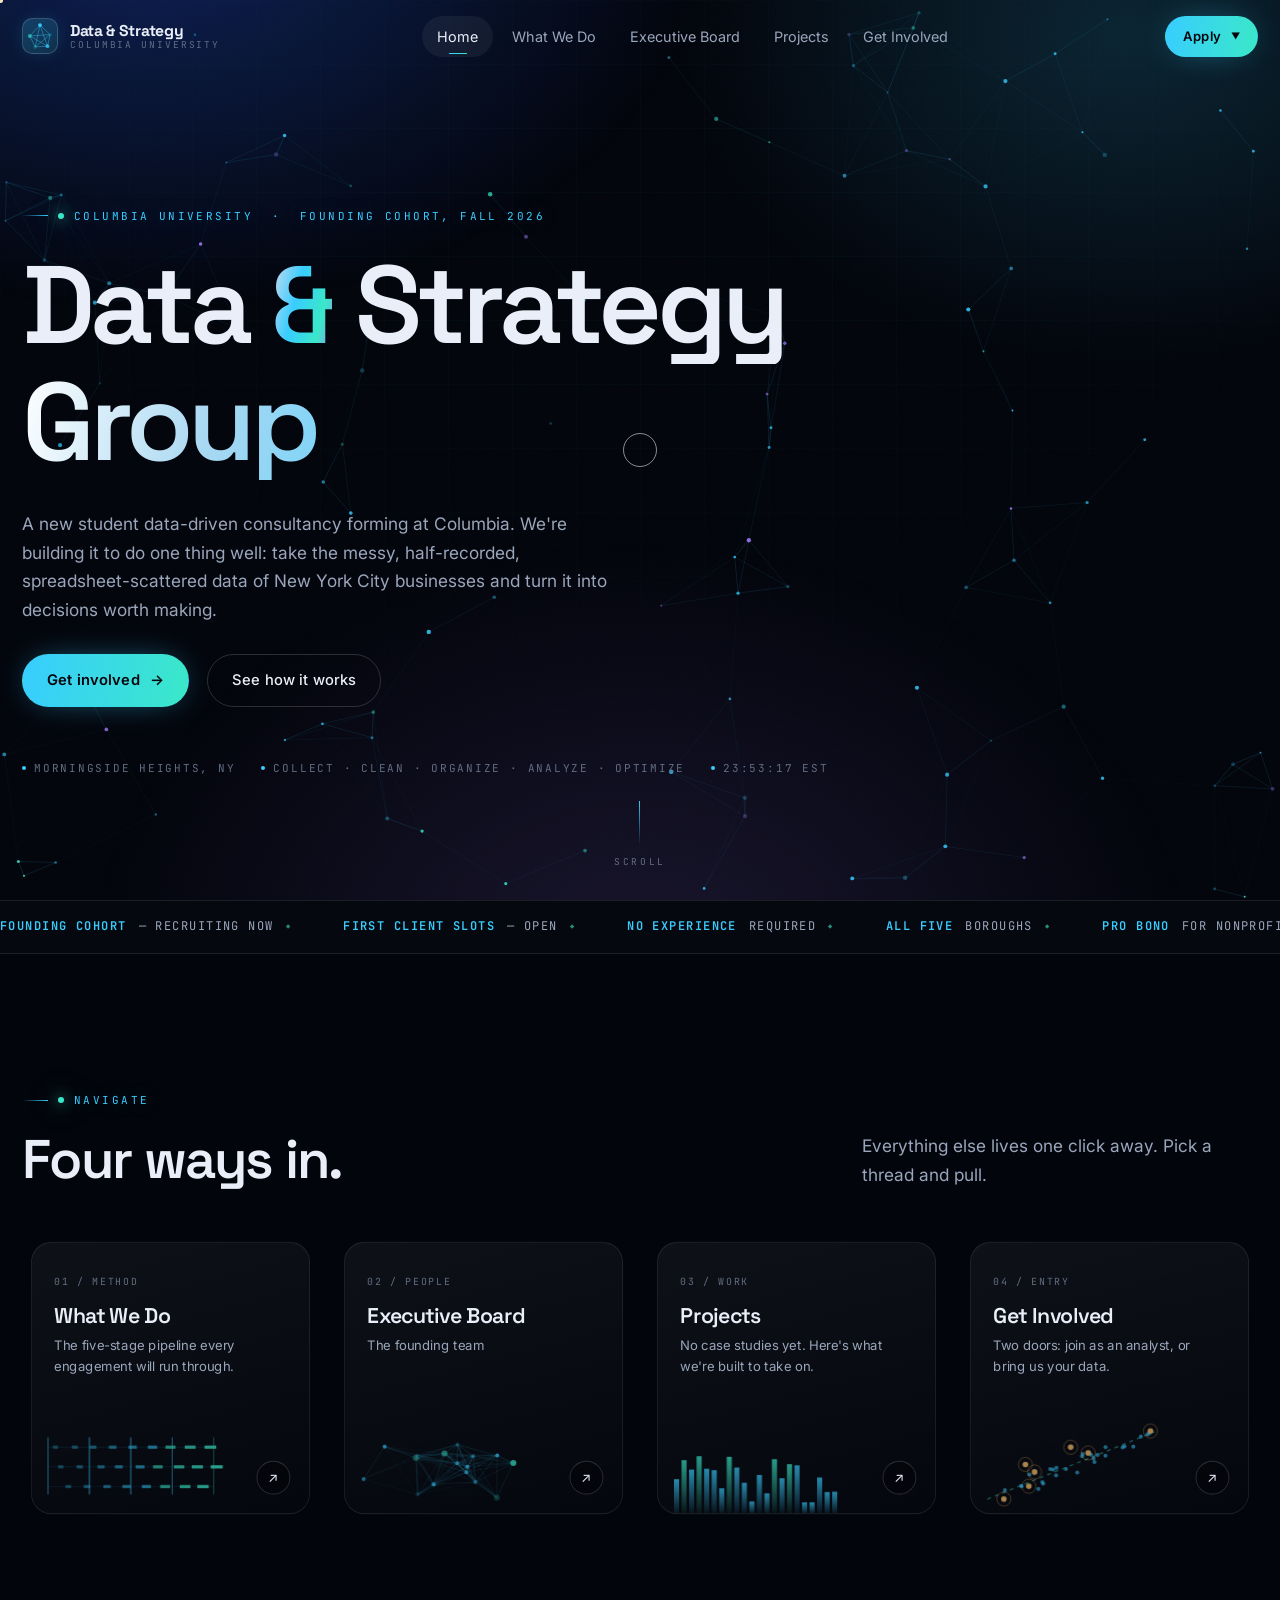
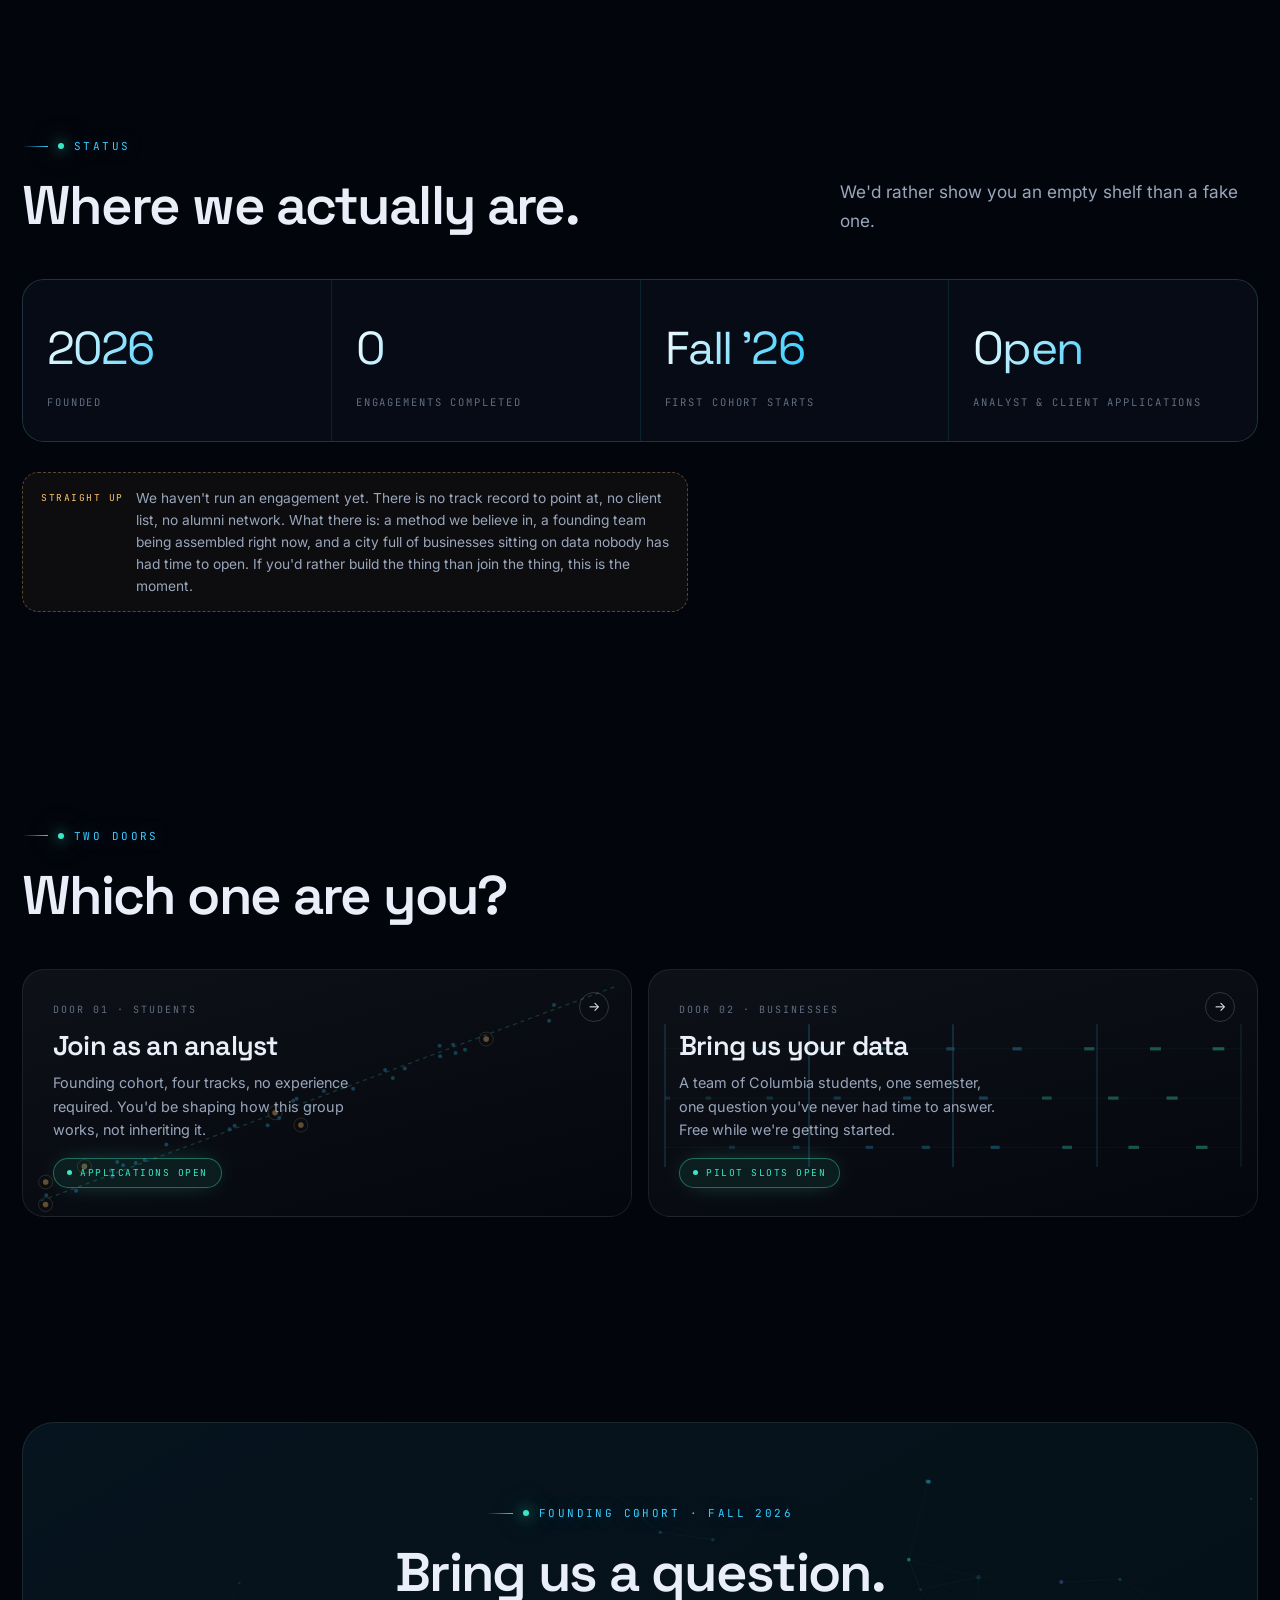
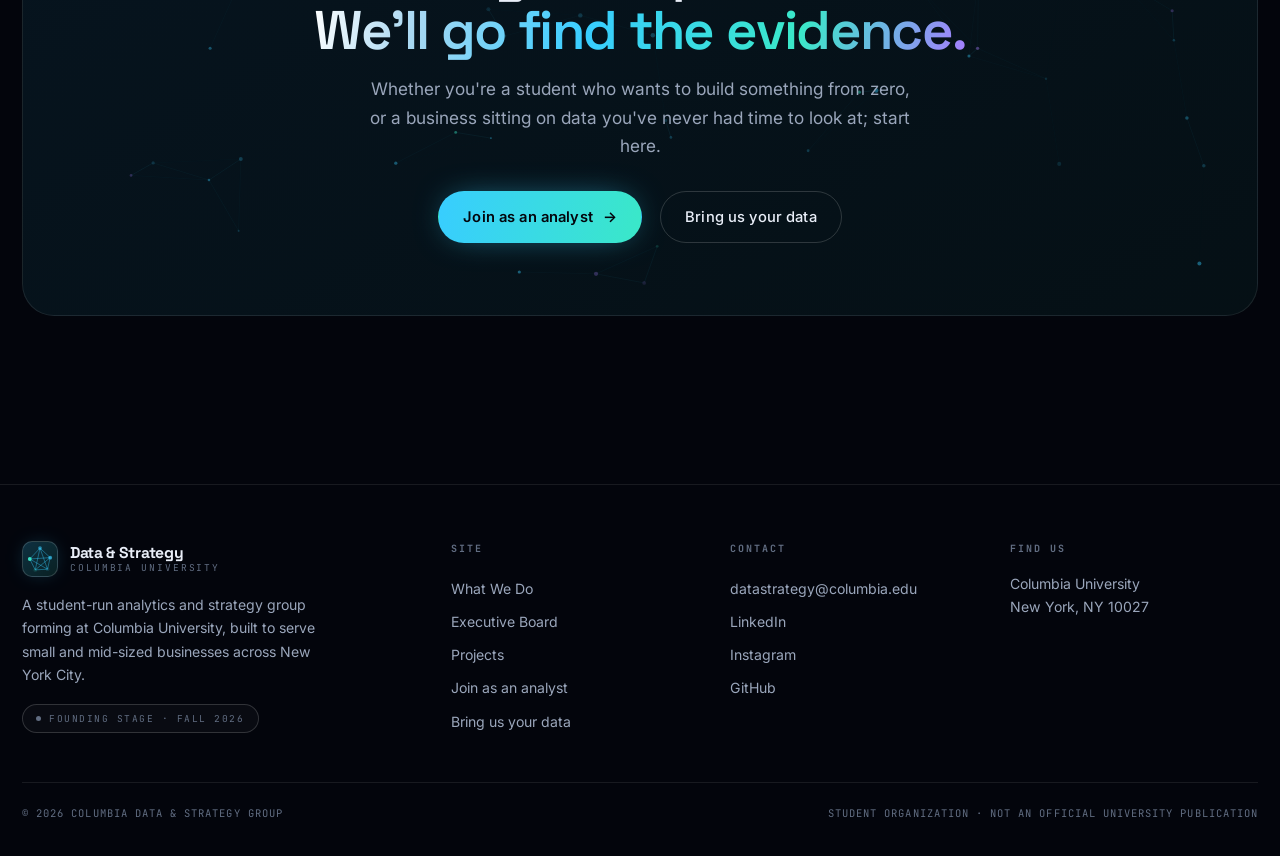
==== commit 6cd804bc: "Add files via upload" ====
--- a/cdsg-site/index.html
+++ b/cdsg-site/index.html
@@ -5,7 +5,7 @@
 <meta name="viewport" content="width=device-width, initial-scale=1">
 <title>Columbia Data &amp; Strategy Group</title>
 <meta name="description" content="A new student consulting group forming at Columbia University — built to turn raw business data from across New York City into decisions worth making. Founding cohort recruiting now.">
-<link rel="icon" href="data:image/svg+xml,%3Csvg xmlns='http://www.w3.org/2000/svg' viewBox='0 0 32 32'%3E%3Crect width='32' height='32' rx='8' fill='%23070b12'/%3E%3Ccircle cx='16' cy='7' r='2.4' fill='%239FCBE8'/%3E%3Ccircle cx='7' cy='20' r='2.4' fill='%2345E0B4'/%3E%3Ccircle cx='25' cy='18' r='2.4' fill='%239FCBE8'/%3E%3Ccircle cx='16' cy='27' r='2.4' fill='%23A78BFA'/%3E%3Cg stroke='%239FCBE8' stroke-width='1.1' opacity='.65'%3E%3Cpath d='M16 7 7 20M16 7l9 11M7 20l9 7M25 18l-9 9'/%3E%3C/g%3E%3C/svg%3E">
+<link rel="icon" href="data:image/svg+xml,%3Csvg xmlns='http://www.w3.org/2000/svg' viewBox='0 0 32 32'%3E%3Crect width='32' height='32' rx='8' fill='%23070b12'/%3E%3Ccircle cx='16' cy='7' r='2.4' fill='%2338CDFF'/%3E%3Ccircle cx='7' cy='20' r='2.4' fill='%233AE8C8'/%3E%3Ccircle cx='25' cy='18' r='2.4' fill='%2338CDFF'/%3E%3Ccircle cx='16' cy='27' r='2.4' fill='%23A67CFF'/%3E%3Cg stroke='%2338CDFF' stroke-width='1.1' opacity='.65'%3E%3Cpath d='M16 7 7 20M16 7l9 11M7 20l9 7M25 18l-9 9'/%3E%3C/g%3E%3C/svg%3E">
 <link rel="preconnect" href="https://fonts.googleapis.com">
 <link rel="preconnect" href="https://fonts.gstatic.com" crossorigin>
 <link href="https://fonts.googleapis.com/css2?family=Space+Grotesk:wght@400;500;600;700&family=Inter:wght@300;400;500;600&family=JetBrains+Mono:wght@300;400;500&display=swap" rel="stylesheet">
@@ -68,9 +68,8 @@
       </h1>
 
       <p class="lead mt-m" style="animation:fadeUp .9s .75s both; max-width:54ch">
-        A new student consultancy forming at Columbia. We're building it to do one thing well:
-        take the messy, half-recorded, spreadsheet-scattered data of New York City businesses
-        &mdash; and turn it into decisions worth making.
+        A new student data-driven consultancy forming at Columbia. We're building it to do one thing well:
+        take the messy, half-recorded, spreadsheet-scattered data of New York City businesses and turn it into decisions worth making.
       </p>
 
       <div class="flex gap-m wrapf mt-m" style="animation:fadeUp .9s .9s both">
@@ -124,7 +123,7 @@
         <a class="portal" href="team.html" data-reveal data-dir="scale" data-delay=".08" data-tilt="6">
           <span class="idx">02 / PEOPLE</span>
           <h3>Executive Board</h3>
-          <p>The founding team &mdash; and the seats still open.</p>
+          <p>The founding team </p>
           <canvas class="viz" data-viz="network"></canvas>
           <span class="go">↗</span>
         </a>
@@ -221,7 +220,7 @@
         <h2 class="h2">Bring us a question.<br><span class="grad-text">We&rsquo;ll go find the evidence.</span></h2>
         <p class="lead mx-auto center mt-s" style="max-width:50ch">
           Whether you're a student who wants to build something from zero, or a business sitting on
-          data you've never had time to look at &mdash; start here.
+          data you've never had time to look at; start here.
         </p>
         <div class="flex gap-m mt-m" style="justify-content:center; flex-wrap:wrap">
           <a href="join.html#students" class="btn btn-primary" data-magnetic>Join as an analyst <span class="arrow">→</span></a>
--- a/cdsg-site/assets/css/main.css
+++ b/cdsg-site/assets/css/main.css
@@ -1,706 +1,742 @@
-/* =========================================================
-   Columbia Data & Strategy Group — Design System
-   ========================================================= */
-
-/* ---------- Tokens ---------- */
-:root{
-  --bg:            #04060b;
-  --bg-elev:       #080c14;
-  --panel:         rgba(255,255,255,.028);
-  --panel-2:       rgba(255,255,255,.055);
-  --line:          rgba(255,255,255,.085);
-  --line-strong:   rgba(255,255,255,.16);
-
-  --text:          #e9eef8;
-  --text-dim:      #9aa6bb;
-  --text-faint:    #616d82;
-
-  --columbia:      #9FCBE8;   /* Columbia blue */
-  --columbia-deep: #4F8FC0;
-  --mint:          #45E0B4;
-  --violet:        #A78BFA;
-  --amber:         #FFC46B;
-  --danger:        #FF6B6B;
-
-  --glow-blue:  0 0 0 1px rgba(159,203,232,.22), 0 18px 60px -18px rgba(79,143,192,.55);
-  --glow-mint:  0 0 0 1px rgba(69,224,180,.22),  0 18px 60px -18px rgba(69,224,180,.4);
-
-  --r-sm: 8px;
-  --r-md: 14px;
-  --r-lg: 22px;
-  --r-xl: 32px;
-
-  --nav-h: 74px;
-  --maxw: 1240px;
-
-  --ease: cubic-bezier(.22,.75,.24,1);
-  --ease-out: cubic-bezier(.16,1,.3,1);
-
-  --font-display: 'Space Grotesk', 'Segoe UI', system-ui, sans-serif;
-  --font-body: 'Inter', 'Segoe UI', system-ui, sans-serif;
-  --font-mono: 'JetBrains Mono', 'Consolas', ui-monospace, monospace;
-}
-
-/* ---------- Reset ---------- */
-*,*::before,*::after{ box-sizing:border-box; }
-html{ scroll-behavior:smooth; -webkit-text-size-adjust:100%; }
-body{
-  margin:0;
-  background:var(--bg);
-  color:var(--text);
-  font-family:var(--font-body);
-  font-size:16px;
-  line-height:1.65;
-  -webkit-font-smoothing:antialiased;
-  overflow-x:hidden;
-}
-img,svg,canvas{ display:block; max-width:100%; }
-a{ color:inherit; text-decoration:none; }
-button,input,select,textarea{ font:inherit; color:inherit; }
-h1,h2,h3,h4{ font-family:var(--font-display); font-weight:600; line-height:1.06; letter-spacing:-.03em; margin:0; }
-p{ margin:0; }
-::selection{ background:rgba(159,203,232,.28); color:#fff; }
-
-/* Scrollbar */
-::-webkit-scrollbar{ width:10px; height:10px; }
-::-webkit-scrollbar-track{ background:#04060b; }
-::-webkit-scrollbar-thumb{ background:rgba(159,203,232,.18); border-radius:99px; border:3px solid #04060b; }
-::-webkit-scrollbar-thumb:hover{ background:rgba(159,203,232,.35); }
-
-/* ---------- Ambient background ---------- */
-.bg-field{ position:fixed; inset:0; z-index:0; pointer-events:none; }
-.bg-field::before{
-  content:''; position:absolute; inset:0;
-  background:
-    radial-gradient(900px 620px at 12% -8%,  rgba(79,143,192,.20), transparent 62%),
-    radial-gradient(760px 560px at 88% 4%,   rgba(167,139,250,.13), transparent 60%),
-    radial-gradient(900px 700px at 50% 108%, rgba(69,224,180,.10), transparent 62%);
-}
-.bg-field::after{
-  content:''; position:absolute; inset:0; opacity:.5;
-  background-image:
-    linear-gradient(rgba(255,255,255,.028) 1px, transparent 1px),
-    linear-gradient(90deg, rgba(255,255,255,.028) 1px, transparent 1px);
-  background-size:64px 64px;
-  mask-image:radial-gradient(ellipse 90% 70% at 50% 30%, #000 20%, transparent 78%);
-  -webkit-mask-image:radial-gradient(ellipse 90% 70% at 50% 30%, #000 20%, transparent 78%);
-}
-.grain{
-  position:fixed; inset:0; z-index:1; pointer-events:none; opacity:.035; mix-blend-mode:overlay;
-  background-image:url("data:image/svg+xml,%3Csvg xmlns='http://www.w3.org/2000/svg' width='200' height='200'%3E%3Cfilter id='n'%3E%3CfeTurbulence type='fractalNoise' baseFrequency='.85' numOctaves='3'/%3E%3C/filter%3E%3Crect width='200' height='200' filter='url(%23n)'/%3E%3C/svg%3E");
-}
-
-/* ---------- Layout ---------- */
-.wrap{ width:min(100% - 44px, var(--maxw)); margin-inline:auto; }
-main{ position:relative; z-index:2; }
-section{ position:relative; }
-.section{ padding:clamp(72px,10vw,140px) 0; }
-.section-tight{ padding:clamp(48px,6vw,84px) 0; }
-
-/* ---------- Typography helpers ---------- */
-.eyebrow{
-  display:inline-flex; align-items:center; gap:10px;
-  font-family:var(--font-mono); font-size:11px; letter-spacing:.22em; text-transform:uppercase;
-  color:var(--columbia); margin-bottom:22px;
-}
-.eyebrow::before{
-  content:''; width:26px; height:1px; background:linear-gradient(90deg,transparent,var(--columbia));
-}
-.eyebrow .dot{ width:6px; height:6px; border-radius:50%; background:var(--mint); box-shadow:0 0 12px var(--mint); animation:pulse 2.4s infinite; }
-@keyframes pulse{ 0%,100%{opacity:1; transform:scale(1)} 50%{opacity:.35; transform:scale(.72)} }
-
-h1,.h1{ font-size:clamp(2.6rem,7.4vw,5.4rem); }
-h2,.h2{ font-size:clamp(2rem,4.4vw,3.4rem); }
-h3,.h3{ font-size:clamp(1.25rem,2vw,1.6rem); }
-.lead{ font-size:clamp(1rem,1.35vw,1.16rem); color:var(--text-dim); max-width:62ch; }
-.muted{ color:var(--text-dim); }
-.faint{ color:var(--text-faint); }
-.mono{ font-family:var(--font-mono); }
-.grad-text{
-  background:linear-gradient(104deg,#fff 0%,var(--columbia) 30%,var(--mint) 72%,var(--violet) 100%);
-  -webkit-background-clip:text; background-clip:text; color:transparent;
-}
-
-/* ---------- Buttons ---------- */
-.btn{
-  position:relative; display:inline-flex; align-items:center; gap:10px;
-  padding:13px 24px; border-radius:99px; border:1px solid var(--line-strong);
-  background:var(--panel); font-size:.92rem; font-weight:500; letter-spacing:.01em;
-  cursor:pointer; overflow:hidden; isolation:isolate;
-  transition:border-color .35s var(--ease), transform .35s var(--ease), color .35s var(--ease);
-}
-.btn::before{
-  content:''; position:absolute; inset:0; z-index:-1; border-radius:inherit;
-  background:linear-gradient(100deg,var(--columbia),var(--mint));
-  transform:translateY(101%); transition:transform .45s var(--ease-out);
-}
-.btn:hover{ color:#04060b; border-color:transparent; }
-.btn:hover::before{ transform:translateY(0); }
-.btn:active{ transform:scale(.97); }
-.btn .arrow{ transition:transform .35s var(--ease); }
-.btn:hover .arrow{ transform:translateX(4px); }
-
-.btn-primary{ background:linear-gradient(100deg,var(--columbia),#7FD9C4); color:#04060b; border-color:transparent; font-weight:600; }
-.btn-primary::before{ background:linear-gradient(100deg,#fff,var(--columbia)); }
-.btn-ghost{ background:transparent; }
-.btn-sm{ padding:9px 17px; font-size:.82rem; }
-
-/* ---------- Nav ---------- */
-.nav{
-  position:fixed; inset:0 0 auto 0; height:var(--nav-h); z-index:80;
-  display:flex; align-items:center;
-  transition:background .4s var(--ease), border-color .4s var(--ease), backdrop-filter .4s;
-  border-bottom:1px solid transparent;
-}
-.nav.scrolled{
-  background:rgba(4,6,11,.72); backdrop-filter:blur(18px) saturate(140%);
-  border-bottom-color:var(--line);
-}
-.nav-inner{ width:min(100% - 44px, var(--maxw)); margin-inline:auto; display:flex; align-items:center; justify-content:space-between; gap:20px; }
-
-.brand{ display:flex; align-items:center; gap:12px; }
-.brand-mark{
-  display:block; width:36px; height:36px; min-width:36px; border-radius:10px; flex:none;
-  background:linear-gradient(140deg,rgba(159,203,232,.22),rgba(69,224,180,.12));
-  border:1px solid var(--line-strong); position:relative; overflow:hidden;
-}
-.brand-mark canvas{ display:block; width:100%; height:100%; }
-.brand-txt{ display:flex; flex-direction:column; line-height:1.1; }
-.brand-txt b{ font-family:var(--font-display); font-size:.98rem; letter-spacing:-.02em; }
-.brand-txt span{ font-family:var(--font-mono); font-size:9.5px; letter-spacing:.2em; color:var(--text-faint); text-transform:uppercase; }
-
-.nav-links{ display:flex; align-items:center; gap:4px; }
-.nav-links a{
-  position:relative; padding:9px 15px; border-radius:99px; font-size:.9rem; color:var(--text-dim);
-  transition:color .3s var(--ease), background .3s var(--ease);
-}
-.nav-links a::after{
-  content:''; position:absolute; left:50%; bottom:3px; width:0; height:1.5px; border-radius:2px;
-  background:linear-gradient(90deg,var(--columbia),var(--mint));
-  transform:translateX(-50%); transition:width .35s var(--ease-out);
-}
-.nav-links a:hover{ color:var(--text); }
-.nav-links a:hover::after{ width:18px; }
-.nav-links a.active{ color:var(--text); background:var(--panel-2); }
-.nav-links a.active::after{ width:18px; }
-.nav-cta{ display:flex; align-items:center; gap:12px; }
-
-.burger{ display:none; width:42px; height:42px; border-radius:12px; border:1px solid var(--line); background:var(--panel); cursor:pointer; align-items:center; justify-content:center; }
-.burger span{ display:block; width:17px; height:1.6px; background:var(--text); position:relative; transition:.3s var(--ease); }
-.burger span::before,.burger span::after{ content:''; position:absolute; left:0; width:17px; height:1.6px; background:var(--text); transition:.3s var(--ease); }
-.burger span::before{ top:-5.5px; } .burger span::after{ top:5.5px; }
-.burger.open span{ background:transparent; }
-.burger.open span::before{ transform:rotate(45deg); top:0; }
-.burger.open span::after{ transform:rotate(-45deg); top:0; }
-
-.mobile-menu{
-  position:fixed; inset:var(--nav-h) 0 0 0; z-index:79; background:rgba(4,6,11,.97);
-  backdrop-filter:blur(20px); display:flex; flex-direction:column; justify-content:center; gap:6px;
-  padding:0 32px; transform:translateY(-102%); transition:transform .55s var(--ease-out); visibility:hidden;
-}
-.mobile-menu.open{ transform:translateY(0); visibility:visible; }
-.mobile-menu a{
-  font-family:var(--font-display); font-size:clamp(1.9rem,8vw,3rem); padding:14px 0;
-  border-bottom:1px solid var(--line); display:flex; justify-content:space-between; align-items:baseline;
-}
-.mobile-menu a i{ font-family:var(--font-mono); font-size:11px; font-style:normal; color:var(--text-faint); }
-
-/* ---------- Scroll progress ---------- */
-.scroll-rail{ position:fixed; top:0; left:0; right:0; height:2px; z-index:90; background:transparent; }
-.scroll-bar{ height:100%; width:0; background:linear-gradient(90deg,var(--columbia),var(--mint),var(--violet)); box-shadow:0 0 14px rgba(69,224,180,.6); transition:width .1s linear; }
-
-/* ---------- Custom cursor ---------- */
-.cursor-dot,.cursor-ring{ position:fixed; top:0; left:0; z-index:200; pointer-events:none; border-radius:50%; mix-blend-mode:difference; }
-.cursor-dot{ width:5px; height:5px; background:#fff; margin:-2.5px 0 0 -2.5px; }
-.cursor-ring{
-  width:34px; height:34px; margin:-17px 0 0 -17px; border:1px solid rgba(255,255,255,.55);
-  transition:width .28s var(--ease), height .28s var(--ease), margin .28s var(--ease), border-color .28s, opacity .28s;
-}
-.cursor-ring.hot{ width:58px; height:58px; margin:-29px 0 0 -29px; border-color:var(--mint); }
-@media (hover:none),(pointer:coarse){ .cursor-dot,.cursor-ring{ display:none; } }
-
-/* ---------- Reveal ---------- */
-[data-reveal]{ opacity:0; transform:translateY(26px); transition:opacity .9s var(--ease-out), transform .9s var(--ease-out); }
-[data-reveal].in{ opacity:1; transform:none; }
-[data-reveal][data-dir="left"]{ transform:translateX(-30px); }
-[data-reveal][data-dir="right"]{ transform:translateX(30px); }
-[data-reveal][data-dir="scale"]{ transform:scale(.94); }
-
-/* ---------- Cards ---------- */
-.card{
-  position:relative; border:1px solid var(--line); border-radius:var(--r-lg);
-  background:linear-gradient(160deg,rgba(255,255,255,.045),rgba(255,255,255,.012));
-  overflow:hidden; transition:border-color .45s var(--ease), transform .45s var(--ease), box-shadow .45s var(--ease);
-}
-.card::after{
-  content:''; position:absolute; inset:0; pointer-events:none; opacity:0; transition:opacity .45s;
-  background:radial-gradient(420px circle at var(--mx,50%) var(--my,50%), rgba(159,203,232,.14), transparent 62%);
-}
-.card:hover{ border-color:var(--line-strong); box-shadow:0 26px 70px -34px rgba(0,0,0,.9); }
-.card:hover::after{ opacity:1; }
-
-/* ---------- Hero ---------- */
-.hero{ min-height:100svh; display:flex; align-items:center; position:relative; padding-top:var(--nav-h); overflow:hidden; }
-#hero-net{ position:absolute; inset:0; width:100%; height:100%; z-index:0; }
-.hero .wrap{ position:relative; z-index:2; }
-.hero-title{ font-size:clamp(2.9rem,8.6vw,7rem); letter-spacing:-.045em; }
-.hero-title .line{ display:block; overflow:hidden; }
-.hero-title .line > span{ display:block; transform:translateY(110%); animation:riseIn 1.1s var(--ease-out) forwards; }
-.hero-title .line:nth-child(2) > span{ animation-delay:.1s; }
-.hero-title .line:nth-child(3) > span{ animation-delay:.2s; }
-@keyframes riseIn{ to{ transform:translateY(0); } }
-
-.hero-meta{ display:flex; flex-wrap:wrap; gap:10px 26px; font-family:var(--font-mono); font-size:11px; letter-spacing:.16em; text-transform:uppercase; color:var(--text-faint); }
-.hero-meta span{ display:inline-flex; align-items:center; gap:8px; }
-.hero-meta span::before{ content:''; width:4px; height:4px; border-radius:50%; background:var(--columbia); }
-
-.scroll-hint{ position:absolute; left:50%; bottom:30px; transform:translateX(-50%); z-index:3; display:flex; flex-direction:column; align-items:center; gap:9px; font-family:var(--font-mono); font-size:9.5px; letter-spacing:.28em; color:var(--text-faint); text-transform:uppercase; }
-.scroll-hint i{ display:block; width:1px; height:44px; background:linear-gradient(180deg,var(--columbia),transparent); animation:drop 1.9s var(--ease) infinite; }
-@keyframes drop{ 0%{transform:scaleY(0); transform-origin:top} 45%{transform:scaleY(1); transform-origin:top} 55%{transform:scaleY(1); transform-origin:bottom} 100%{transform:scaleY(0); transform-origin:bottom} }
-
-/* ---------- Portal cards (home) ---------- */
-.portals{ display:grid; grid-template-columns:repeat(4,1fr); gap:16px; }
-.portal{
-  position:relative; display:block; padding:26px 24px 24px; border-radius:var(--r-lg);
-  border:1px solid var(--line); background:linear-gradient(165deg,rgba(255,255,255,.05),rgba(255,255,255,.01));
-  min-height:290px; overflow:hidden; transform-style:preserve-3d;
-  transition:transform .5s var(--ease), border-color .5s var(--ease), box-shadow .5s var(--ease);
-}
-.portal:hover{ border-color:rgba(159,203,232,.4); box-shadow:0 30px 80px -40px rgba(79,143,192,.75); }
-.portal .idx{ font-family:var(--font-mono); font-size:10.5px; letter-spacing:.2em; color:var(--text-faint); }
-.portal h3{ margin:14px 0 8px; font-size:1.42rem; }
-.portal p{ font-size:.87rem; color:var(--text-dim); max-width:26ch; }
-.portal .viz{ position:absolute; left:0; right:0; bottom:0; height:104px; opacity:.72; transition:opacity .45s, transform .6s var(--ease); }
-.portal:hover .viz{ opacity:1; transform:translateY(-4px); }
-.portal .go{
-  position:absolute; right:20px; bottom:20px; width:36px; height:36px; border-radius:50%;
-  border:1px solid var(--line-strong); display:grid; place-items:center; font-size:14px;
-  background:rgba(4,6,11,.6); transition:.4s var(--ease); z-index:2;
-}
-.portal:hover .go{ background:var(--columbia); color:#04060b; border-color:transparent; transform:rotate(-45deg); }
-
-/* ---------- Ticker ---------- */
-.ticker{ border-block:1px solid var(--line); overflow:hidden; padding:16px 0; background:rgba(255,255,255,.014); }
-.ticker-track{ display:flex; gap:52px; width:max-content; animation:slide 34s linear infinite; }
-.ticker:hover .ticker-track{ animation-play-state:paused; }
-@keyframes slide{ to{ transform:translateX(-50%); } }
-.ticker-item{ display:inline-flex; align-items:center; gap:12px; font-family:var(--font-mono); font-size:12px; letter-spacing:.12em; color:var(--text-dim); text-transform:uppercase; white-space:nowrap; }
-.ticker-item b{ color:var(--columbia); font-weight:600; }
-.ticker-item::after{ content:'◆'; color:var(--mint); font-size:7px; opacity:.6; }
-
-/* ---------- Stats ---------- */
-.stat-grid{ display:grid; grid-template-columns:repeat(4,1fr); gap:1px; background:var(--line); border:1px solid var(--line); border-radius:var(--r-lg); overflow:hidden; }
-.stat{ background:var(--bg-elev); padding:30px 24px; transition:background .4s; }
-.stat:hover{ background:#0c1119; }
-.stat .num{ font-family:var(--font-display); font-size:clamp(2rem,3.6vw,3rem); letter-spacing:-.04em; background:linear-gradient(120deg,#fff,var(--columbia)); -webkit-background-clip:text; background-clip:text; color:transparent; }
-.stat .lbl{ font-family:var(--font-mono); font-size:10.5px; letter-spacing:.18em; text-transform:uppercase; color:var(--text-faint); margin-top:8px; }
-
-/* ---------- Page header ---------- */
-.page-head{ padding:calc(var(--nav-h) + clamp(56px,8vw,110px)) 0 clamp(40px,5vw,70px); position:relative; }
-.page-head h1{ font-size:clamp(2.6rem,6.4vw,5rem); }
-.crumb{ font-family:var(--font-mono); font-size:11px; letter-spacing:.2em; text-transform:uppercase; color:var(--text-faint); margin-bottom:20px; }
-.crumb a{ color:var(--columbia); }
-.crumb i{ font-style:normal; opacity:.4; margin:0 8px; }
-
-/* ---------- Pipeline (about) ---------- */
-.pipeline{ display:grid; grid-template-columns:300px 1fr; gap:28px; align-items:start; }
-.stage-list{ display:flex; flex-direction:column; gap:8px; }
-.stage-btn{
-  position:relative; text-align:left; width:100%; padding:16px 18px; border-radius:var(--r-md);
-  border:1px solid var(--line); background:var(--panel); cursor:pointer; overflow:hidden;
-  transition:.4s var(--ease);
-}
-.stage-btn .k{ font-family:var(--font-mono); font-size:10px; letter-spacing:.2em; color:var(--text-faint); }
-.stage-btn .t{ font-family:var(--font-display); font-size:1.06rem; margin-top:5px; display:block; }
-.stage-btn .d{ font-size:.8rem; color:var(--text-faint); margin-top:5px; max-height:0; opacity:0; overflow:hidden; transition:.45s var(--ease); }
-.stage-btn::before{ content:''; position:absolute; left:0; top:0; bottom:0; width:2px; background:linear-gradient(180deg,var(--columbia),var(--mint)); transform:scaleY(0); transform-origin:top; transition:transform .45s var(--ease-out); }
-.stage-btn:hover{ border-color:var(--line-strong); }
-.stage-btn.active{ background:rgba(159,203,232,.07); border-color:rgba(159,203,232,.35); }
-.stage-btn.active::before{ transform:scaleY(1); }
-.stage-btn.active .d{ max-height:90px; opacity:1; margin-top:9px; }
-.stage-btn.active .k{ color:var(--columbia); }
-
-.stage-canvas-wrap{ position:relative; border:1px solid var(--line); border-radius:var(--r-lg); background:linear-gradient(160deg,rgba(255,255,255,.04),rgba(255,255,255,.008)); overflow:hidden; min-height:440px; }
-#pipeline-canvas{ width:100%; height:440px; display:block; }
-.stage-readout{ position:absolute; top:16px; left:18px; right:18px; display:flex; justify-content:space-between; gap:12px; font-family:var(--font-mono); font-size:10px; letter-spacing:.16em; text-transform:uppercase; color:var(--text-faint); pointer-events:none; }
-.stage-readout b{ color:var(--mint); font-weight:500; }
-.stage-progress{ position:absolute; bottom:0; left:0; height:2px; background:linear-gradient(90deg,var(--columbia),var(--mint)); transition:width .6s var(--ease); }
-
-/* ---------- Capability grid ---------- */
-.cap-grid{ display:grid; grid-template-columns:repeat(3,1fr); gap:16px; }
-.cap{ padding:28px 24px; border-radius:var(--r-lg); border:1px solid var(--line); background:var(--panel); transition:.45s var(--ease); position:relative; overflow:hidden; }
-.cap:hover{ transform:translateY(-5px); border-color:rgba(159,203,232,.35); background:rgba(159,203,232,.05); }
-.cap .ico{ width:44px; height:44px; border-radius:12px; display:grid; place-items:center; border:1px solid var(--line-strong); background:rgba(159,203,232,.09); margin-bottom:18px; }
-.cap h3{ font-size:1.1rem; margin-bottom:9px; }
-.cap p{ font-size:.88rem; color:var(--text-dim); }
-
-/* ---------- Cleaning demo table ---------- */
-.clean-demo{ display:grid; grid-template-columns:1fr auto 1fr; gap:20px; align-items:center; }
-.dtable{ border:1px solid var(--line); border-radius:var(--r-md); overflow:hidden; font-family:var(--font-mono); font-size:11.5px; background:var(--bg-elev); }
-.dtable .hd{ display:grid; grid-template-columns:1.4fr 1fr .9fr; gap:0; background:rgba(255,255,255,.05); padding:10px 14px; letter-spacing:.12em; text-transform:uppercase; font-size:9.5px; color:var(--text-faint); }
-.dtable .row{ display:grid; grid-template-columns:1.4fr 1fr .9fr; padding:9px 14px; border-top:1px solid var(--line); transition:.5s var(--ease); }
-.dtable .row span{ overflow:hidden; text-overflow:ellipsis; white-space:nowrap; padding-right:8px; }
-.dtable.dirty .row.bad{ color:var(--danger); }
-.dtable.dirty .row.bad span:first-child::after{ content:' ⚠'; }
-.dtable.clean .row{ color:var(--mint); }
-.clean-arrow{ display:grid; place-items:center; gap:6px; font-family:var(--font-mono); font-size:9px; letter-spacing:.18em; color:var(--text-faint); text-transform:uppercase; }
-.clean-arrow .ln{ width:52px; height:1px; background:linear-gradient(90deg,var(--danger),var(--mint)); position:relative; }
-.clean-arrow .ln::after{ content:''; position:absolute; right:-1px; top:-3px; border:4px solid transparent; border-left-color:var(--mint); }
-.tag-bad{ color:var(--danger); } .tag-good{ color:var(--mint); }
-
-/* ---------- Team ---------- */
-.team-grid{ display:grid; grid-template-columns:repeat(4,1fr); gap:16px; }
-.member{
-  position:relative; border:1px solid var(--line); border-radius:var(--r-lg); overflow:hidden; cursor:pointer;
-  background:linear-gradient(170deg,rgba(255,255,255,.05),rgba(255,255,255,.01));
-  transition:.5s var(--ease);
-}
-.member:hover{ transform:translateY(-6px); border-color:rgba(159,203,232,.4); box-shadow:0 30px 70px -40px rgba(79,143,192,.8); }
-.avatar{ position:relative; aspect-ratio:1/1.06; display:grid; place-items:center; overflow:hidden; background:linear-gradient(150deg,#0b1220,#0a1a1c); }
-.avatar .initials{ font-family:var(--font-display); font-size:3rem; letter-spacing:-.05em; color:rgba(255,255,255,.9); z-index:2; transition:.5s var(--ease); }
-.avatar canvas{ position:absolute; inset:0; width:100%; height:100%; opacity:.55; }
-.member:hover .avatar .initials{ transform:scale(1.06); color:var(--columbia); }
-.avatar::after{
-  content:''; position:absolute; inset:0; z-index:3; opacity:0; transition:opacity .5s;
-  background:repeating-linear-gradient(0deg, rgba(159,203,232,.10) 0 1px, transparent 1px 4px);
-}
-.member:hover .avatar::after{ opacity:1; animation:scan 2.4s linear infinite; }
-@keyframes scan{ to{ background-position:0 40px; } }
-.member-body{ padding:16px 18px 20px; }
-.member-body .role{ font-family:var(--font-mono); font-size:9.5px; letter-spacing:.18em; text-transform:uppercase; color:var(--columbia); }
-.member-body h3{ font-size:1.06rem; margin:7px 0 4px; }
-.member-body .yr{ font-size:.78rem; color:var(--text-faint); }
-.member .plus{ position:absolute; top:14px; right:14px; width:28px; height:28px; border-radius:50%; background:rgba(4,6,11,.75); border:1px solid var(--line-strong); display:grid; place-items:center; font-size:14px; z-index:4; transition:.4s var(--ease); }
-.member:hover .plus{ background:var(--mint); color:#04060b; transform:rotate(90deg); }
-
-/* Drawer */
-.drawer-scrim{ position:fixed; inset:0; z-index:120; background:rgba(2,4,8,.72); backdrop-filter:blur(6px); opacity:0; visibility:hidden; transition:.4s var(--ease); }
-.drawer-scrim.open{ opacity:1; visibility:visible; }
-.drawer{
-  position:fixed; top:0; right:0; bottom:0; width:min(560px,100%); z-index:121;
-  background:var(--bg-elev); border-left:1px solid var(--line); transform:translateX(101%);
-  transition:transform .6s var(--ease-out); overflow-y:auto; padding:34px;
-}
-.drawer.open{ transform:none; }
-.drawer-close{ position:absolute; top:22px; right:24px; width:38px; height:38px; border-radius:50%; border:1px solid var(--line-strong); background:var(--panel); cursor:pointer; display:grid; place-items:center; transition:.35s; }
-.drawer-close:hover{ background:var(--danger); border-color:transparent; color:#fff; transform:rotate(90deg); }
-.drawer .d-avatar{ width:96px; height:96px; border-radius:20px; display:grid; place-items:center; font-family:var(--font-display); font-size:2.2rem; background:linear-gradient(150deg,rgba(159,203,232,.2),rgba(69,224,180,.12)); border:1px solid var(--line-strong); margin-bottom:22px; }
-.drawer h2{ font-size:2rem; }
-.drawer .d-role{ font-family:var(--font-mono); font-size:11px; letter-spacing:.18em; text-transform:uppercase; color:var(--columbia); margin:8px 0 20px; }
-.drawer .d-bio{ color:var(--text-dim); font-size:.94rem; }
-.chips{ display:flex; flex-wrap:wrap; gap:8px; margin-top:14px; }
-.chip{ padding:6px 13px; border-radius:99px; border:1px solid var(--line); background:var(--panel); font-family:var(--font-mono); font-size:10.5px; letter-spacing:.1em; text-transform:uppercase; color:var(--text-dim); }
-.d-sub{ font-family:var(--font-mono); font-size:10px; letter-spacing:.2em; text-transform:uppercase; color:var(--text-faint); margin:28px 0 12px; padding-bottom:8px; border-bottom:1px solid var(--line); }
-
-/* Radar */
-.radar-wrap{ display:grid; place-items:center; padding:8px 0; }
-
-/* ---------- Projects ---------- */
-.filters{ display:flex; flex-wrap:wrap; gap:8px; margin-bottom:30px; }
-.filter{
-  padding:9px 18px; border-radius:99px; border:1px solid var(--line); background:var(--panel);
-  font-family:var(--font-mono); font-size:10.5px; letter-spacing:.14em; text-transform:uppercase;
-  color:var(--text-dim); cursor:pointer; transition:.35s var(--ease);
-}
-.filter:hover{ border-color:var(--line-strong); color:var(--text); }
-.filter.active{ background:linear-gradient(100deg,var(--columbia),#7FD9C4); color:#04060b; border-color:transparent; font-weight:600; }
-.filter .n{ opacity:.6; margin-left:6px; }
-
-.proj-grid{ display:grid; grid-template-columns:repeat(3,1fr); gap:16px; }
-.proj{ padding:24px; cursor:pointer; display:flex; flex-direction:column; min-height:300px; }
-.proj.hidden{ display:none; }
-.proj.enter{ animation:popIn .55s var(--ease-out) both; }
-@keyframes popIn{ from{ opacity:0; transform:translateY(18px) scale(.97); } }
-.proj .sector{ font-family:var(--font-mono); font-size:9.5px; letter-spacing:.18em; text-transform:uppercase; color:var(--mint); }
-.proj h3{ font-size:1.24rem; margin:12px 0 10px; }
-.proj p{ font-size:.86rem; color:var(--text-dim); flex:1; }
-.proj-metrics{ display:flex; gap:20px; margin-top:18px; padding-top:16px; border-top:1px solid var(--line); }
-.proj-metrics div .v{ font-family:var(--font-display); font-size:1.35rem; color:var(--columbia); letter-spacing:-.02em; }
-.proj-metrics div .k{ font-family:var(--font-mono); font-size:9px; letter-spacing:.14em; text-transform:uppercase; color:var(--text-faint); }
-.spark{ height:46px; margin-top:14px; opacity:.85; }
-
-/* Cartogram */
-.carto-wrap{ display:grid; grid-template-columns:1fr 300px; gap:28px; align-items:center; }
-#carto{ width:100%; height:520px; }
-.carto-legend .li{ display:flex; align-items:center; justify-content:space-between; padding:11px 0; border-bottom:1px solid var(--line); font-size:.88rem; }
-.carto-legend .li .sw{ width:10px; height:10px; border-radius:3px; margin-right:10px; display:inline-block; }
-.carto-legend .li b{ font-family:var(--font-mono); font-size:12px; color:var(--columbia); }
-
-/* Modal */
-.modal-scrim{ position:fixed; inset:0; z-index:130; background:rgba(2,4,8,.8); backdrop-filter:blur(8px); display:grid; place-items:center; padding:24px; opacity:0; visibility:hidden; transition:.35s var(--ease); }
-.modal-scrim.open{ opacity:1; visibility:visible; }
-.modal{ width:min(760px,100%); max-height:86vh; overflow-y:auto; background:var(--bg-elev); border:1px solid var(--line-strong); border-radius:var(--r-xl); padding:38px; transform:scale(.94) translateY(14px); transition:.45s var(--ease-out); position:relative; }
-.modal-scrim.open .modal{ transform:none; }
-
-/* ---------- Join ---------- */
-.track-lab{ display:grid; grid-template-columns:1fr 340px; gap:28px; }
-.interest-grid{ display:flex; flex-wrap:wrap; gap:9px; }
-.interest{
-  padding:11px 18px; border-radius:99px; border:1px solid var(--line); background:var(--panel);
-  cursor:pointer; font-size:.86rem; transition:.35s var(--ease); user-select:none;
-}
-.interest:hover{ border-color:var(--line-strong); transform:translateY(-2px); }
-.interest.on{ background:rgba(69,224,180,.13); border-color:rgba(69,224,180,.5); color:#fff; }
-.interest.on::before{ content:'✓ '; color:var(--mint); }
-
-.match-panel{ border:1px solid var(--line); border-radius:var(--r-lg); padding:24px; background:var(--bg-elev); }
-.match-row{ margin-bottom:16px; }
-.match-row .mh{ display:flex; justify-content:space-between; font-size:.85rem; margin-bottom:7px; }
-.match-row .mh b{ font-family:var(--font-mono); font-size:11px; color:var(--columbia); }
-.meter{ height:6px; border-radius:99px; background:rgba(255,255,255,.07); overflow:hidden; }
-.meter i{ display:block; height:100%; width:0; border-radius:99px; background:linear-gradient(90deg,var(--columbia),var(--mint)); transition:width .8s var(--ease-out); }
-.match-row.top .mh b{ color:var(--mint); }
-
-/* Timeline */
-.timeline{ position:relative; display:grid; grid-template-columns:repeat(4,1fr); gap:16px; padding-top:34px; }
-.timeline::before{ content:''; position:absolute; top:9px; left:6%; right:6%; height:1px; background:linear-gradient(90deg,var(--columbia),var(--mint),var(--violet)); opacity:.4; }
-.tl{ position:relative; text-align:center; }
-.tl::before{ content:''; position:absolute; top:-30px; left:50%; transform:translateX(-50%); width:11px; height:11px; border-radius:50%; background:var(--bg); border:2px solid var(--columbia); transition:.4s var(--ease); }
-.tl:hover::before{ background:var(--mint); border-color:var(--mint); box-shadow:0 0 18px var(--mint); }
-.tl .dt{ font-family:var(--font-mono); font-size:10px; letter-spacing:.16em; text-transform:uppercase; color:var(--mint); }
-.tl h4{ font-family:var(--font-display); font-size:1.02rem; margin:8px 0 6px; }
-.tl p{ font-size:.82rem; color:var(--text-faint); }
-
-/* Form */
-.form-shell{ border:1px solid var(--line); border-radius:var(--r-xl); background:linear-gradient(165deg,rgba(255,255,255,.045),rgba(255,255,255,.008)); padding:clamp(24px,4vw,42px); position:relative; overflow:hidden; }
-.steps-head{ display:flex; align-items:center; gap:14px; margin-bottom:28px; }
-.step-pip{ display:flex; align-items:center; gap:9px; font-family:var(--font-mono); font-size:10px; letter-spacing:.16em; text-transform:uppercase; color:var(--text-faint); }
-.step-pip i{ width:22px; height:22px; border-radius:50%; border:1px solid var(--line-strong); display:grid; place-items:center; font-style:normal; font-size:10px; transition:.4s var(--ease); }
-.step-pip.done i{ background:var(--mint); border-color:transparent; color:#04060b; }
-.step-pip.active i{ background:var(--columbia); border-color:transparent; color:#04060b; }
-.step-pip.active{ color:var(--text); }
-.step-sep{ flex:1; height:1px; background:var(--line); }
-
-.fstep{ display:none; }
-.fstep.active{ display:block; animation:fadeUp .5s var(--ease-out) both; }
-@keyframes fadeUp{ from{ opacity:0; transform:translateY(14px); } }
-.field{ margin-bottom:18px; }
-.field label{ display:block; font-family:var(--font-mono); font-size:10px; letter-spacing:.16em; text-transform:uppercase; color:var(--text-faint); margin-bottom:8px; }
-.field input,.field select,.field textarea{
-  width:100%; padding:13px 16px; border-radius:var(--r-md); border:1px solid var(--line);
-  background:rgba(255,255,255,.035); transition:.3s var(--ease); font-size:.93rem;
-}
-.field input:focus,.field select:focus,.field textarea:focus{ outline:none; border-color:var(--columbia); background:rgba(159,203,232,.06); box-shadow:0 0 0 3px rgba(159,203,232,.1); }
-.field textarea{ resize:vertical; min-height:110px; }
-.field select option{ background:#0b0f18; }
-.field .hint{ font-size:.76rem; color:var(--text-faint); margin-top:6px; }
-.two-col{ display:grid; grid-template-columns:1fr 1fr; gap:16px; }
-.form-nav{ display:flex; justify-content:space-between; gap:12px; margin-top:26px; }
-.char-count{ font-family:var(--font-mono); font-size:10px; color:var(--text-faint); text-align:right; margin-top:6px; }
-
-.success{ display:none; text-align:center; padding:30px 0; }
-.success.show{ display:block; animation:fadeUp .6s var(--ease-out) both; }
-.success .tick{ width:76px; height:76px; border-radius:50%; margin:0 auto 22px; display:grid; place-items:center; background:rgba(69,224,180,.12); border:1px solid rgba(69,224,180,.45); font-size:32px; color:var(--mint); }
-
-/* FAQ */
-.faq{ border-top:1px solid var(--line); }
-.faq-item{ border-bottom:1px solid var(--line); }
-.faq-q{ width:100%; text-align:left; background:none; border:none; padding:22px 44px 22px 0; cursor:pointer; font-family:var(--font-display); font-size:1.06rem; position:relative; transition:color .3s; }
-.faq-q:hover{ color:var(--columbia); }
-.faq-q::after{ content:'+'; position:absolute; right:8px; top:50%; transform:translateY(-50%); font-family:var(--font-mono); font-size:20px; color:var(--columbia); transition:.4s var(--ease); }
-.faq-item.open .faq-q::after{ transform:translateY(-50%) rotate(135deg); }
-.faq-a{ max-height:0; overflow:hidden; transition:max-height .5s var(--ease), padding .5s var(--ease); }
-.faq-item.open .faq-a{ padding-bottom:22px; }
-.faq-a p{ color:var(--text-dim); font-size:.92rem; max-width:70ch; }
-
-/* ---------- CTA band ---------- */
-.cta-band{ position:relative; border-radius:var(--r-xl); border:1px solid var(--line); overflow:hidden; padding:clamp(40px,6vw,72px); text-align:center; background:linear-gradient(150deg,rgba(159,203,232,.08),rgba(69,224,180,.05)); }
-.cta-band canvas{ position:absolute; inset:0; width:100%; height:100%; opacity:.5; }
-.cta-band > *{ position:relative; z-index:2; }
-
-/* ---------- Footer ---------- */
-footer{ border-top:1px solid var(--line); padding:56px 0 34px; position:relative; z-index:2; margin-top:40px; }
-.foot-grid{ display:grid; grid-template-columns:1.6fr 1fr 1fr 1fr; gap:32px; }
-.foot-grid h5{ font-family:var(--font-mono); font-size:10px; letter-spacing:.2em; text-transform:uppercase; color:var(--text-faint); margin:0 0 14px; }
-.foot-grid a{ display:block; padding:5px 0; font-size:.88rem; color:var(--text-dim); transition:color .3s, transform .3s; }
-.foot-grid a:hover{ color:var(--columbia); transform:translateX(3px); }
-/* the footer logo is an <a> too — keep it a flex row, not a block */
-.foot-grid a.brand{ display:flex; padding:0; color:var(--text); }
-.foot-grid a.brand:hover{ transform:none; }
-.foot-bottom{ margin-top:44px; padding-top:22px; border-top:1px solid var(--line); display:flex; justify-content:space-between; flex-wrap:wrap; gap:12px; font-family:var(--font-mono); font-size:10.5px; letter-spacing:.1em; color:var(--text-faint); text-transform:uppercase; }
-
-/* ---------- Page transition ---------- */
-.page-veil{ position:fixed; inset:0; z-index:150; background:var(--bg); pointer-events:none; transform:scaleY(1); transform-origin:top; transition:transform .6s var(--ease-out); }
-.page-veil.lift{ transform:scaleY(0); }
-.page-veil.drop{ transform-origin:bottom; transform:scaleY(1); pointer-events:all; }
-
-/* ---------- Utility ---------- */
-.stack-sm > * + *{ margin-top:12px; }
-.stack > * + *{ margin-top:20px; }
-.stack-lg > * + *{ margin-top:40px; }
-.mt-s{ margin-top:16px } .mt-m{ margin-top:30px } .mt-l{ margin-top:52px } .mt-xl{ margin-top:76px }
-.flex{ display:flex; } .gap-s{ gap:10px } .gap-m{ gap:18px } .wrapf{ flex-wrap:wrap }
-.center{ text-align:center; } .mx-auto{ margin-inline:auto; }
-.split{ display:grid; grid-template-columns:1fr 1fr; gap:clamp(28px,5vw,72px); align-items:center; }
-.sec-head{ display:flex; justify-content:space-between; align-items:flex-end; gap:28px; margin-bottom:44px; flex-wrap:wrap; }
-
-/* ---------- Responsive ---------- */
-@media (max-width:1080px){
-  .portals{ grid-template-columns:repeat(2,1fr); }
-  .team-grid{ grid-template-columns:repeat(3,1fr); }
-  .proj-grid{ grid-template-columns:repeat(2,1fr); }
-  .cap-grid{ grid-template-columns:repeat(2,1fr); }
-  .carto-wrap{ grid-template-columns:1fr; }
-  #carto{ height:420px; }
-  .track-lab{ grid-template-columns:1fr; }
-  .pipeline{ grid-template-columns:1fr; }
-  .foot-grid{ grid-template-columns:1fr 1fr; }
-}
-@media (max-width:820px){
-  .nav-links{ display:none; }
-  .burger{ display:flex; }
-  .nav-cta .btn{ display:none; }
-  .stat-grid{ grid-template-columns:repeat(2,1fr); }
-  .split{ grid-template-columns:1fr; }
-  .clean-demo{ grid-template-columns:1fr; }
-  /* stack the tables, but keep the connector labels horizontal */
-  .clean-arrow{ grid-auto-flow:column; gap:14px; margin:14px auto; }
-  .clean-arrow .ln{ transform:rotate(90deg); width:40px; }
-  .timeline{ grid-template-columns:1fr; gap:26px; padding-top:0; }
-  .timeline::before{ display:none; }
-  .tl{ text-align:left; padding-left:22px; border-left:1px solid var(--line); }
-  .tl::before{ top:6px; left:-6px; transform:none; }
-}
-@media (max-width:620px){
-  .wrap{ width:calc(100% - 32px); }
-  .portals,.team-grid,.proj-grid,.cap-grid{ grid-template-columns:1fr; }
-  .two-col{ grid-template-columns:1fr; }
-  .foot-grid{ grid-template-columns:1fr; }
-  .drawer{ padding:26px 22px; }
-  .modal{ padding:26px 22px; }
-}
-
-@media (prefers-reduced-motion:reduce){
-  *,*::before,*::after{ animation-duration:.01ms !important; animation-iteration-count:1 !important; transition-duration:.01ms !important; }
-  html{ scroll-behavior:auto; }
-}
+/* =========================================================
+   Columbia Data & Strategy Group — Design System
+   ========================================================= */
+
+/* ---------- Tokens ---------- */
+:root{
+  --bg:            #03050c;
+  --bg-elev:       #070b15;
+  --panel:         rgba(255,255,255,.028);
+  --panel-2:       rgba(255,255,255,.055);
+  --line:          rgba(255,255,255,.085);
+  --line-strong:   rgba(255,255,255,.16);
+
+  --text:          #e9eef8;
+  --text-dim:      #9aa6bb;
+  --text-faint:    #616d82;
+
+  --neon:          #38CDFF;   /* primary — neon blue */
+  --neon-deep:     #2563FF;   /* electric blue, for glows and gradients */
+  --columbia:      #A9D8F2;   /* the pale school blue — kept for display gradients */
+  --mint:          #3AE8C8;   /* secondary — cyan-teal */
+  --violet:        #A67CFF;   /* tertiary — electric violet */
+  --amber:         #FFC46B;   /* warm counterweight; keeps this off unicolor */
+  --danger:        #FF5C7A;
+
+  --glow-blue:  0 0 0 1px rgba(56,205,255,.22), 0 18px 60px -18px rgba(37,99,255,.55);
+  --glow-mint:  0 0 0 1px rgba(58,232,200,.22),  0 18px 60px -18px rgba(58,232,200,.4);
+
+  --r-sm: 8px;
+  --r-md: 14px;
+  --r-lg: 22px;
+  --r-xl: 32px;
+
+  --nav-h: 74px;
+  --maxw: 1240px;
+
+  --ease: cubic-bezier(.22,.75,.24,1);
+  --ease-out: cubic-bezier(.16,1,.3,1);
+
+  --font-display: 'Space Grotesk', 'Segoe UI', system-ui, sans-serif;
+  --font-body: 'Inter', 'Segoe UI', system-ui, sans-serif;
+  --font-mono: 'JetBrains Mono', 'Consolas', ui-monospace, monospace;
+}
+
+/* ---------- Reset ---------- */
+*,*::before,*::after{ box-sizing:border-box; }
+html{ scroll-behavior:smooth; -webkit-text-size-adjust:100%; }
+body{
+  margin:0;
+  background:var(--bg);
+  color:var(--text);
+  font-family:var(--font-body);
+  font-size:16px;
+  line-height:1.65;
+  -webkit-font-smoothing:antialiased;
+  overflow-x:hidden;
+}
+img,svg,canvas{ display:block; max-width:100%; }
+a{ color:inherit; text-decoration:none; }
+button,input,select,textarea{ font:inherit; color:inherit; }
+h1,h2,h3,h4{ font-family:var(--font-display); font-weight:600; line-height:1.06; letter-spacing:-.03em; margin:0; }
+p{ margin:0; }
+::selection{ background:rgba(56,205,255,.28); color:#fff; }
+
+/* Scrollbar */
+::-webkit-scrollbar{ width:10px; height:10px; }
+::-webkit-scrollbar-track{ background:#03050c; }
+::-webkit-scrollbar-thumb{ background:rgba(56,205,255,.18); border-radius:99px; border:3px solid #03050c; }
+::-webkit-scrollbar-thumb:hover{ background:rgba(56,205,255,.35); }
+
+/* ---------- Ambient background ---------- */
+.bg-field{ position:fixed; inset:0; z-index:0; pointer-events:none; }
+.bg-field::before{
+  content:''; position:absolute; inset:0;
+  background:
+    radial-gradient(900px 620px at 12% -8%,  rgba(37,99,255,.30), transparent 62%),
+    radial-gradient(760px 560px at 88% 4%,   rgba(56,205,255,.16), transparent 60%),
+    radial-gradient(900px 700px at 50% 108%, rgba(166,124,255,.14), transparent 62%);
+}
+.bg-field::after{
+  content:''; position:absolute; inset:0; opacity:.5;
+  background-image:
+    linear-gradient(rgba(56,205,255,.055) 1px, transparent 1px),
+    linear-gradient(90deg, rgba(56,205,255,.055) 1px, transparent 1px);
+  background-size:64px 64px;
+  mask-image:radial-gradient(ellipse 90% 70% at 50% 30%, #000 20%, transparent 78%);
+  -webkit-mask-image:radial-gradient(ellipse 90% 70% at 50% 30%, #000 20%, transparent 78%);
+}
+.grain{
+  position:fixed; inset:0; z-index:1; pointer-events:none; opacity:.035; mix-blend-mode:overlay;
+  background-image:url("data:image/svg+xml,%3Csvg xmlns='http://www.w3.org/2000/svg' width='200' height='200'%3E%3Cfilter id='n'%3E%3CfeTurbulence type='fractalNoise' baseFrequency='.85' numOctaves='3'/%3E%3C/filter%3E%3Crect width='200' height='200' filter='url(%23n)'/%3E%3C/svg%3E");
+}
+
+/* ---------- Layout ---------- */
+.wrap{ width:min(100% - 44px, var(--maxw)); margin-inline:auto; }
+main{ position:relative; z-index:2; }
+section{ position:relative; }
+.section{ padding:clamp(72px,10vw,140px) 0; }
+.section-tight{ padding:clamp(48px,6vw,84px) 0; }
+
+/* ---------- Typography helpers ---------- */
+.eyebrow{
+  display:inline-flex; align-items:center; gap:10px;
+  font-family:var(--font-mono); font-size:11px; letter-spacing:.22em; text-transform:uppercase;
+  color:var(--neon); margin-bottom:22px;
+}
+.eyebrow::before{
+  content:''; width:26px; height:1px; background:linear-gradient(90deg,transparent,var(--neon));
+}
+.eyebrow .dot{ width:6px; height:6px; border-radius:50%; background:var(--mint); box-shadow:0 0 12px var(--mint); animation:pulse 2.4s infinite; }
+@keyframes pulse{ 0%,100%{opacity:1; transform:scale(1)} 50%{opacity:.35; transform:scale(.72)} }
+
+h1,.h1{ font-size:clamp(2.6rem,7.4vw,5.4rem); }
+h2,.h2{ font-size:clamp(2rem,4.4vw,3.4rem); }
+h3,.h3{ font-size:clamp(1.25rem,2vw,1.6rem); }
+.lead{ font-size:clamp(1rem,1.35vw,1.16rem); color:var(--text-dim); max-width:62ch; }
+.muted{ color:var(--text-dim); }
+.faint{ color:var(--text-faint); }
+.mono{ font-family:var(--font-mono); }
+.grad-text{
+  background:linear-gradient(104deg,#fff 0%,var(--columbia) 16%,var(--neon) 42%,var(--mint) 74%,var(--violet) 100%);
+  -webkit-background-clip:text; background-clip:text; color:transparent;
+}
+
+/* ---------- Buttons ---------- */
+.btn{
+  position:relative; display:inline-flex; align-items:center; gap:10px;
+  padding:13px 24px; border-radius:99px; border:1px solid var(--line-strong);
+  background:var(--panel); font-size:.92rem; font-weight:500; letter-spacing:.01em;
+  cursor:pointer; overflow:hidden; isolation:isolate;
+  transition:border-color .35s var(--ease), transform .35s var(--ease), color .35s var(--ease);
+}
+.btn::before{
+  content:''; position:absolute; inset:0; z-index:-1; border-radius:inherit;
+  background:linear-gradient(100deg,var(--neon),var(--mint));
+  transform:translateY(101%); transition:transform .45s var(--ease-out);
+}
+.btn:hover{ color:#03050c; border-color:transparent; }
+.btn:hover::before{ transform:translateY(0); }
+.btn:active{ transform:scale(.97); }
+.btn .arrow{ transition:transform .35s var(--ease); }
+.btn:hover .arrow{ transform:translateX(4px); }
+
+.btn-primary{ background:linear-gradient(100deg,var(--neon),var(--mint)); color:#03050c; border-color:transparent; font-weight:600; }
+.btn-primary::before{ background:linear-gradient(100deg,#fff,var(--neon)); }
+.btn-ghost{ background:transparent; }
+.btn-sm{ padding:9px 17px; font-size:.82rem; }
+
+/* ---------- Nav ---------- */
+.nav{
+  position:fixed; inset:0 0 auto 0; height:var(--nav-h); z-index:80;
+  display:flex; align-items:center;
+  transition:background .4s var(--ease), border-color .4s var(--ease), backdrop-filter .4s;
+  border-bottom:1px solid transparent;
+}
+.nav.scrolled{
+  background:rgba(4,6,11,.72); backdrop-filter:blur(18px) saturate(140%);
+  border-bottom-color:var(--line);
+}
+.nav-inner{ width:min(100% - 44px, var(--maxw)); margin-inline:auto; display:flex; align-items:center; justify-content:space-between; gap:20px; }
+
+.brand{ display:flex; align-items:center; gap:12px; }
+.brand-mark{
+  display:block; width:36px; height:36px; min-width:36px; border-radius:10px; flex:none;
+  background:linear-gradient(140deg,rgba(56,205,255,.22),rgba(58,232,200,.12));
+  border:1px solid var(--line-strong); position:relative; overflow:hidden;
+}
+.brand-mark canvas{ display:block; width:100%; height:100%; }
+.brand-txt{ display:flex; flex-direction:column; line-height:1.1; }
+.brand-txt b{ font-family:var(--font-display); font-size:.98rem; letter-spacing:-.02em; }
+.brand-txt span{ font-family:var(--font-mono); font-size:9.5px; letter-spacing:.2em; color:var(--text-faint); text-transform:uppercase; }
+
+.nav-links{ display:flex; align-items:center; gap:4px; }
+.nav-links a{
+  position:relative; padding:9px 15px; border-radius:99px; font-size:.9rem; color:var(--text-dim);
+  transition:color .3s var(--ease), background .3s var(--ease);
+}
+.nav-links a::after{
+  content:''; position:absolute; left:50%; bottom:3px; width:0; height:1.5px; border-radius:2px;
+  background:linear-gradient(90deg,var(--neon),var(--mint));
+  transform:translateX(-50%); transition:width .35s var(--ease-out);
+}
+.nav-links a:hover{ color:var(--text); }
+.nav-links a:hover::after{ width:18px; }
+.nav-links a.active{ color:var(--text); background:var(--panel-2); }
+.nav-links a.active::after{ width:18px; }
+.nav-cta{ display:flex; align-items:center; gap:12px; }
+
+.burger{ display:none; width:42px; height:42px; border-radius:12px; border:1px solid var(--line); background:var(--panel); cursor:pointer; align-items:center; justify-content:center; }
+.burger span{ display:block; width:17px; height:1.6px; background:var(--text); position:relative; transition:.3s var(--ease); }
+.burger span::before,.burger span::after{ content:''; position:absolute; left:0; width:17px; height:1.6px; background:var(--text); transition:.3s var(--ease); }
+.burger span::before{ top:-5.5px; } .burger span::after{ top:5.5px; }
+.burger.open span{ background:transparent; }
+.burger.open span::before{ transform:rotate(45deg); top:0; }
+.burger.open span::after{ transform:rotate(-45deg); top:0; }
+
+.mobile-menu{
+  position:fixed; inset:var(--nav-h) 0 0 0; z-index:79; background:rgba(4,6,11,.97);
+  backdrop-filter:blur(20px); display:flex; flex-direction:column; justify-content:center; gap:6px;
+  padding:0 32px; transform:translateY(-102%); transition:transform .55s var(--ease-out); visibility:hidden;
+}
+.mobile-menu.open{ transform:translateY(0); visibility:visible; }
+.mobile-menu a{
+  font-family:var(--font-display); font-size:clamp(1.9rem,8vw,3rem); padding:14px 0;
+  border-bottom:1px solid var(--line); display:flex; justify-content:space-between; align-items:baseline;
+}
+.mobile-menu a i{ font-family:var(--font-mono); font-size:11px; font-style:normal; color:var(--text-faint); }
+
+/* ---------- Scroll progress ---------- */
+.scroll-rail{ position:fixed; top:0; left:0; right:0; height:2px; z-index:90; background:transparent; }
+.scroll-bar{ height:100%; width:0; background:linear-gradient(90deg,var(--neon),var(--mint),var(--violet)); box-shadow:0 0 14px rgba(58,232,200,.6); transition:width .1s linear; }
+
+/* ---------- Custom cursor ---------- */
+.cursor-dot,.cursor-ring{ position:fixed; top:0; left:0; z-index:200; pointer-events:none; border-radius:50%; mix-blend-mode:difference; }
+.cursor-dot{ width:5px; height:5px; background:#fff; margin:-2.5px 0 0 -2.5px; }
+.cursor-ring{
+  width:34px; height:34px; margin:-17px 0 0 -17px; border:1px solid rgba(255,255,255,.55);
+  transition:width .28s var(--ease), height .28s var(--ease), margin .28s var(--ease), border-color .28s, opacity .28s;
+}
+.cursor-ring.hot{ width:58px; height:58px; margin:-29px 0 0 -29px; border-color:var(--mint); }
+@media (hover:none),(pointer:coarse){ .cursor-dot,.cursor-ring{ display:none; } }
+
+/* ---------- Reveal ---------- */
+[data-reveal]{ opacity:0; transform:translateY(26px); transition:opacity .9s var(--ease-out), transform .9s var(--ease-out); }
+[data-reveal].in{ opacity:1; transform:none; }
+[data-reveal][data-dir="left"]{ transform:translateX(-30px); }
+[data-reveal][data-dir="right"]{ transform:translateX(30px); }
+[data-reveal][data-dir="scale"]{ transform:scale(.94); }
+
+/* ---------- Cards ---------- */
+.card{
+  position:relative; border:1px solid var(--line); border-radius:var(--r-lg);
+  background:linear-gradient(160deg,rgba(255,255,255,.045),rgba(255,255,255,.012));
+  overflow:hidden; transition:border-color .45s var(--ease), transform .45s var(--ease), box-shadow .45s var(--ease);
+}
+.card::after{
+  content:''; position:absolute; inset:0; pointer-events:none; opacity:0; transition:opacity .45s;
+  background:radial-gradient(420px circle at var(--mx,50%) var(--my,50%), rgba(56,205,255,.14), transparent 62%);
+}
+.card:hover{ border-color:var(--line-strong); box-shadow:0 26px 70px -34px rgba(0,0,0,.9); }
+.card:hover::after{ opacity:1; }
+
+/* ---------- Hero ---------- */
+.hero{ min-height:100svh; display:flex; align-items:center; position:relative; padding-top:var(--nav-h); overflow:hidden; }
+#hero-net{ position:absolute; inset:0; width:100%; height:100%; z-index:0; }
+.hero .wrap{ position:relative; z-index:2; }
+.hero-title{ font-size:clamp(2.9rem,8.6vw,7rem); letter-spacing:-.045em; }
+.hero-title .line{ display:block; overflow:hidden; }
+.hero-title .line > span{ display:block; transform:translateY(110%); animation:riseIn 1.1s var(--ease-out) forwards; }
+.hero-title .line:nth-child(2) > span{ animation-delay:.1s; }
+.hero-title .line:nth-child(3) > span{ animation-delay:.2s; }
+@keyframes riseIn{ to{ transform:translateY(0); } }
+
+.hero-meta{ display:flex; flex-wrap:wrap; gap:10px 26px; font-family:var(--font-mono); font-size:11px; letter-spacing:.16em; text-transform:uppercase; color:var(--text-faint); }
+.hero-meta span{ display:inline-flex; align-items:center; gap:8px; }
+.hero-meta span::before{ content:''; width:4px; height:4px; border-radius:50%; background:var(--neon); }
+
+.scroll-hint{ position:absolute; left:50%; bottom:30px; transform:translateX(-50%); z-index:3; display:flex; flex-direction:column; align-items:center; gap:9px; font-family:var(--font-mono); font-size:9.5px; letter-spacing:.28em; color:var(--text-faint); text-transform:uppercase; }
+.scroll-hint i{ display:block; width:1px; height:44px; background:linear-gradient(180deg,var(--neon),transparent); animation:drop 1.9s var(--ease) infinite; }
+@keyframes drop{ 0%{transform:scaleY(0); transform-origin:top} 45%{transform:scaleY(1); transform-origin:top} 55%{transform:scaleY(1); transform-origin:bottom} 100%{transform:scaleY(0); transform-origin:bottom} }
+
+/* ---------- Portal cards (home) ---------- */
+.portals{ display:grid; grid-template-columns:repeat(4,1fr); gap:16px; }
+.portal{
+  position:relative; display:block; padding:26px 24px 24px; border-radius:var(--r-lg);
+  border:1px solid var(--line); background:linear-gradient(165deg,rgba(255,255,255,.05),rgba(255,255,255,.01));
+  min-height:290px; overflow:hidden; transform-style:preserve-3d;
+  transition:transform .5s var(--ease), border-color .5s var(--ease), box-shadow .5s var(--ease);
+}
+.portal:hover{ border-color:rgba(56,205,255,.4); box-shadow:0 30px 80px -40px rgba(37,99,255,.75); }
+.portal .idx{ font-family:var(--font-mono); font-size:10.5px; letter-spacing:.2em; color:var(--text-faint); }
+.portal h3{ margin:14px 0 8px; font-size:1.42rem; }
+.portal p{ font-size:.87rem; color:var(--text-dim); max-width:26ch; }
+.portal .viz{ position:absolute; left:0; right:0; bottom:0; height:104px; opacity:.72; transition:opacity .45s, transform .6s var(--ease); }
+.portal:hover .viz{ opacity:1; transform:translateY(-4px); }
+.portal .go{
+  position:absolute; right:20px; bottom:20px; width:36px; height:36px; border-radius:50%;
+  border:1px solid var(--line-strong); display:grid; place-items:center; font-size:14px;
+  background:rgba(4,6,11,.6); transition:.4s var(--ease); z-index:2;
+}
+.portal:hover .go{ background:var(--neon); color:#03050c; border-color:transparent; transform:rotate(-45deg); }
+
+/* ---------- Ticker ---------- */
+.ticker{ border-block:1px solid var(--line); overflow:hidden; padding:16px 0; background:rgba(255,255,255,.014); }
+.ticker-track{ display:flex; gap:52px; width:max-content; animation:slide 34s linear infinite; }
+.ticker:hover .ticker-track{ animation-play-state:paused; }
+@keyframes slide{ to{ transform:translateX(-50%); } }
+.ticker-item{ display:inline-flex; align-items:center; gap:12px; font-family:var(--font-mono); font-size:12px; letter-spacing:.12em; color:var(--text-dim); text-transform:uppercase; white-space:nowrap; }
+.ticker-item b{ color:var(--neon); font-weight:600; }
+.ticker-item::after{ content:'◆'; color:var(--mint); font-size:7px; opacity:.6; }
+
+/* ---------- Stats ---------- */
+.stat-grid{ display:grid; grid-template-columns:repeat(4,1fr); gap:1px; background:var(--line); border:1px solid var(--line); border-radius:var(--r-lg); overflow:hidden; }
+.stat{ background:var(--bg-elev); padding:30px 24px; transition:background .4s; }
+.stat:hover{ background:#0b1120; }
+.stat .num{ font-family:var(--font-display); font-size:clamp(2rem,3.6vw,3rem); letter-spacing:-.04em; background:linear-gradient(120deg,#fff,var(--neon) 55%,var(--mint)); -webkit-background-clip:text; background-clip:text; color:transparent; }
+.stat .lbl{ font-family:var(--font-mono); font-size:10.5px; letter-spacing:.18em; text-transform:uppercase; color:var(--text-faint); margin-top:8px; }
+
+/* ---------- Page header ---------- */
+.page-head{ padding:calc(var(--nav-h) + clamp(56px,8vw,110px)) 0 clamp(40px,5vw,70px); position:relative; }
+.page-head h1{ font-size:clamp(2.6rem,6.4vw,5rem); }
+.crumb{ font-family:var(--font-mono); font-size:11px; letter-spacing:.2em; text-transform:uppercase; color:var(--text-faint); margin-bottom:20px; }
+.crumb a{ color:var(--neon); }
+.crumb i{ font-style:normal; opacity:.4; margin:0 8px; }
+
+/* ---------- Pipeline (about) ---------- */
+.pipeline{ display:grid; grid-template-columns:300px 1fr; gap:28px; align-items:start; }
+.stage-list{ display:flex; flex-direction:column; gap:8px; }
+.stage-btn{
+  position:relative; text-align:left; width:100%; padding:16px 18px; border-radius:var(--r-md);
+  border:1px solid var(--line); background:var(--panel); cursor:pointer; overflow:hidden;
+  transition:.4s var(--ease);
+}
+.stage-btn .k{ font-family:var(--font-mono); font-size:10px; letter-spacing:.2em; color:var(--text-faint); }
+.stage-btn .t{ font-family:var(--font-display); font-size:1.06rem; margin-top:5px; display:block; }
+.stage-btn .d{ font-size:.8rem; color:var(--text-faint); margin-top:5px; max-height:0; opacity:0; overflow:hidden; transition:.45s var(--ease); }
+.stage-btn::before{ content:''; position:absolute; left:0; top:0; bottom:0; width:2px; background:linear-gradient(180deg,var(--neon),var(--mint)); transform:scaleY(0); transform-origin:top; transition:transform .45s var(--ease-out); }
+.stage-btn:hover{ border-color:var(--line-strong); }
+.stage-btn.active{ background:rgba(56,205,255,.07); border-color:rgba(56,205,255,.35); }
+.stage-btn.active::before{ transform:scaleY(1); }
+.stage-btn.active .d{ max-height:90px; opacity:1; margin-top:9px; }
+.stage-btn.active .k{ color:var(--neon); }
+
+.stage-canvas-wrap{ position:relative; border:1px solid var(--line); border-radius:var(--r-lg); background:linear-gradient(160deg,rgba(255,255,255,.04),rgba(255,255,255,.008)); overflow:hidden; min-height:440px; }
+#pipeline-canvas{ width:100%; height:440px; display:block; }
+.stage-readout{ position:absolute; top:16px; left:18px; right:18px; display:flex; justify-content:space-between; gap:12px; font-family:var(--font-mono); font-size:10px; letter-spacing:.16em; text-transform:uppercase; color:var(--text-faint); pointer-events:none; }
+.stage-readout b{ color:var(--mint); font-weight:500; }
+.stage-progress{ position:absolute; bottom:0; left:0; height:2px; background:linear-gradient(90deg,var(--neon),var(--mint)); transition:width .6s var(--ease); }
+
+/* ---------- Capability grid ---------- */
+.cap-grid{ display:grid; grid-template-columns:repeat(3,1fr); gap:16px; }
+.cap{ padding:28px 24px; border-radius:var(--r-lg); border:1px solid var(--line); background:var(--panel); transition:.45s var(--ease); position:relative; overflow:hidden; }
+.cap:hover{ transform:translateY(-5px); border-color:rgba(56,205,255,.35); background:rgba(56,205,255,.05); }
+.cap .ico{ width:44px; height:44px; border-radius:12px; display:grid; place-items:center; border:1px solid var(--line-strong); background:rgba(56,205,255,.09); margin-bottom:18px; }
+.cap h3{ font-size:1.1rem; margin-bottom:9px; }
+.cap p{ font-size:.88rem; color:var(--text-dim); }
+
+/* ---------- Cleaning demo table ---------- */
+.clean-demo{ display:grid; grid-template-columns:1fr auto 1fr; gap:20px; align-items:center; }
+.dtable{ border:1px solid var(--line); border-radius:var(--r-md); overflow:hidden; font-family:var(--font-mono); font-size:11.5px; background:var(--bg-elev); }
+.dtable .hd{ display:grid; grid-template-columns:1.4fr 1fr .9fr; gap:0; background:rgba(255,255,255,.05); padding:10px 14px; letter-spacing:.12em; text-transform:uppercase; font-size:9.5px; color:var(--text-faint); }
+.dtable .row{ display:grid; grid-template-columns:1.4fr 1fr .9fr; padding:9px 14px; border-top:1px solid var(--line); transition:.5s var(--ease); }
+.dtable .row span{ overflow:hidden; text-overflow:ellipsis; white-space:nowrap; padding-right:8px; }
+.dtable.dirty .row.bad{ color:var(--danger); }
+.dtable.dirty .row.bad span:first-child::after{ content:' ⚠'; }
+.dtable.clean .row{ color:var(--mint); }
+.clean-arrow{ display:grid; place-items:center; gap:6px; font-family:var(--font-mono); font-size:9px; letter-spacing:.18em; color:var(--text-faint); text-transform:uppercase; }
+.clean-arrow .ln{ width:52px; height:1px; background:linear-gradient(90deg,var(--danger),var(--mint)); position:relative; }
+.clean-arrow .ln::after{ content:''; position:absolute; right:-1px; top:-3px; border:4px solid transparent; border-left-color:var(--mint); }
+.tag-bad{ color:var(--danger); } .tag-good{ color:var(--mint); }
+
+/* ---------- Team ---------- */
+.team-grid{ display:grid; grid-template-columns:repeat(4,1fr); gap:16px; }
+.member{
+  position:relative; border:1px solid var(--line); border-radius:var(--r-lg); overflow:hidden; cursor:pointer;
+  background:linear-gradient(170deg,rgba(255,255,255,.05),rgba(255,255,255,.01));
+  transition:.5s var(--ease);
+}
+.member:hover{ transform:translateY(-6px); border-color:rgba(56,205,255,.4); box-shadow:0 30px 70px -40px rgba(37,99,255,.8); }
+.avatar{ position:relative; aspect-ratio:1/1.06; display:grid; place-items:center; overflow:hidden; background:linear-gradient(150deg,#0b1220,#0a1a1c); }
+.avatar .initials{ font-family:var(--font-display); font-size:3rem; letter-spacing:-.05em; color:rgba(255,255,255,.9); z-index:2; transition:.5s var(--ease); }
+.avatar canvas{ position:absolute; inset:0; width:100%; height:100%; opacity:.55; }
+.member:hover .avatar .initials{ transform:scale(1.06); color:var(--neon); }
+.avatar::after{
+  content:''; position:absolute; inset:0; z-index:3; opacity:0; transition:opacity .5s;
+  background:repeating-linear-gradient(0deg, rgba(56,205,255,.10) 0 1px, transparent 1px 4px);
+}
+.member:hover .avatar::after{ opacity:1; animation:scan 2.4s linear infinite; }
+@keyframes scan{ to{ background-position:0 40px; } }
+.member-body{ padding:16px 18px 20px; }
+.member-body .role{ font-family:var(--font-mono); font-size:9.5px; letter-spacing:.18em; text-transform:uppercase; color:var(--neon); }
+.member-body h3{ font-size:1.06rem; margin:7px 0 4px; }
+.member-body .yr{ font-size:.78rem; color:var(--text-faint); }
+.member .plus{ position:absolute; top:14px; right:14px; width:28px; height:28px; border-radius:50%; background:rgba(4,6,11,.75); border:1px solid var(--line-strong); display:grid; place-items:center; font-size:14px; z-index:4; transition:.4s var(--ease); }
+.member:hover .plus{ background:var(--mint); color:#03050c; transform:rotate(90deg); }
+
+/* Drawer */
+.drawer-scrim{ position:fixed; inset:0; z-index:120; background:rgba(2,4,8,.72); backdrop-filter:blur(6px); opacity:0; visibility:hidden; transition:.4s var(--ease); }
+.drawer-scrim.open{ opacity:1; visibility:visible; }
+.drawer{
+  position:fixed; top:0; right:0; bottom:0; width:min(560px,100%); z-index:121;
+  background:var(--bg-elev); border-left:1px solid var(--line); transform:translateX(101%);
+  transition:transform .6s var(--ease-out); overflow-y:auto; padding:34px;
+}
+.drawer.open{ transform:none; }
+.drawer-close{ position:absolute; top:22px; right:24px; width:38px; height:38px; border-radius:50%; border:1px solid var(--line-strong); background:var(--panel); cursor:pointer; display:grid; place-items:center; transition:.35s; }
+.drawer-close:hover{ background:var(--danger); border-color:transparent; color:#fff; transform:rotate(90deg); }
+.drawer .d-avatar{ width:96px; height:96px; border-radius:20px; display:grid; place-items:center; font-family:var(--font-display); font-size:2.2rem; background:linear-gradient(150deg,rgba(56,205,255,.2),rgba(58,232,200,.12)); border:1px solid var(--line-strong); margin-bottom:22px; }
+.drawer h2{ font-size:2rem; }
+.drawer .d-role{ font-family:var(--font-mono); font-size:11px; letter-spacing:.18em; text-transform:uppercase; color:var(--neon); margin:8px 0 20px; }
+.drawer .d-bio{ color:var(--text-dim); font-size:.94rem; }
+.chips{ display:flex; flex-wrap:wrap; gap:8px; margin-top:14px; }
+.chip{ padding:6px 13px; border-radius:99px; border:1px solid var(--line); background:var(--panel); font-family:var(--font-mono); font-size:10.5px; letter-spacing:.1em; text-transform:uppercase; color:var(--text-dim); }
+.d-sub{ font-family:var(--font-mono); font-size:10px; letter-spacing:.2em; text-transform:uppercase; color:var(--text-faint); margin:28px 0 12px; padding-bottom:8px; border-bottom:1px solid var(--line); }
+
+/* Radar */
+.radar-wrap{ display:grid; place-items:center; padding:8px 0; }
+
+/* ---------- Projects ---------- */
+.filters{ display:flex; flex-wrap:wrap; gap:8px; margin-bottom:30px; }
+.filter{
+  padding:9px 18px; border-radius:99px; border:1px solid var(--line); background:var(--panel);
+  font-family:var(--font-mono); font-size:10.5px; letter-spacing:.14em; text-transform:uppercase;
+  color:var(--text-dim); cursor:pointer; transition:.35s var(--ease);
+}
+.filter:hover{ border-color:var(--line-strong); color:var(--text); }
+.filter.active{ background:linear-gradient(100deg,var(--neon),#7FD9C4); color:#03050c; border-color:transparent; font-weight:600; }
+.filter .n{ opacity:.6; margin-left:6px; }
+
+.proj-grid{ display:grid; grid-template-columns:repeat(3,1fr); gap:16px; }
+.proj{ padding:24px; cursor:pointer; display:flex; flex-direction:column; min-height:300px; }
+.proj.hidden{ display:none; }
+.proj.enter{ animation:popIn .55s var(--ease-out) both; }
+@keyframes popIn{ from{ opacity:0; transform:translateY(18px) scale(.97); } }
+.proj .sector{ font-family:var(--font-mono); font-size:9.5px; letter-spacing:.18em; text-transform:uppercase; color:var(--mint); }
+.proj h3{ font-size:1.24rem; margin:12px 0 10px; }
+.proj p{ font-size:.86rem; color:var(--text-dim); flex:1; }
+.proj-metrics{ display:flex; gap:20px; margin-top:18px; padding-top:16px; border-top:1px solid var(--line); }
+.proj-metrics div .v{ font-family:var(--font-display); font-size:1.35rem; color:var(--neon); letter-spacing:-.02em; }
+.proj-metrics div .k{ font-family:var(--font-mono); font-size:9px; letter-spacing:.14em; text-transform:uppercase; color:var(--text-faint); }
+.spark{ height:46px; margin-top:14px; opacity:.85; }
+
+/* Cartogram */
+.carto-wrap{ display:grid; grid-template-columns:1fr 300px; gap:28px; align-items:center; }
+#carto{ width:100%; height:520px; }
+.carto-legend .li{ display:flex; align-items:center; justify-content:space-between; padding:11px 0; border-bottom:1px solid var(--line); font-size:.88rem; }
+.carto-legend .li .sw{ width:10px; height:10px; border-radius:3px; margin-right:10px; display:inline-block; }
+.carto-legend .li b{ font-family:var(--font-mono); font-size:12px; color:var(--neon); }
+
+/* Modal */
+.modal-scrim{ position:fixed; inset:0; z-index:130; background:rgba(2,4,8,.8); backdrop-filter:blur(8px); display:grid; place-items:center; padding:24px; opacity:0; visibility:hidden; transition:.35s var(--ease); }
+.modal-scrim.open{ opacity:1; visibility:visible; }
+.modal{ width:min(760px,100%); max-height:86vh; overflow-y:auto; background:var(--bg-elev); border:1px solid var(--line-strong); border-radius:var(--r-xl); padding:38px; transform:scale(.94) translateY(14px); transition:.45s var(--ease-out); position:relative; }
+.modal-scrim.open .modal{ transform:none; }
+
+/* ---------- Join ---------- */
+.track-lab{ display:grid; grid-template-columns:1fr 340px; gap:28px; }
+.interest-grid{ display:flex; flex-wrap:wrap; gap:9px; }
+.interest{
+  padding:11px 18px; border-radius:99px; border:1px solid var(--line); background:var(--panel);
+  cursor:pointer; font-size:.86rem; transition:.35s var(--ease); user-select:none;
+}
+.interest:hover{ border-color:var(--line-strong); transform:translateY(-2px); }
+.interest.on{ background:rgba(58,232,200,.13); border-color:rgba(58,232,200,.5); color:#fff; }
+.interest.on::before{ content:'✓ '; color:var(--mint); }
+
+.match-panel{ border:1px solid var(--line); border-radius:var(--r-lg); padding:24px; background:var(--bg-elev); }
+.match-row{ margin-bottom:16px; }
+.match-row .mh{ display:flex; justify-content:space-between; font-size:.85rem; margin-bottom:7px; }
+.match-row .mh b{ font-family:var(--font-mono); font-size:11px; color:var(--neon); }
+.meter{ height:6px; border-radius:99px; background:rgba(255,255,255,.07); overflow:hidden; }
+.meter i{ display:block; height:100%; width:0; border-radius:99px; background:linear-gradient(90deg,var(--neon),var(--mint)); transition:width .8s var(--ease-out); }
+.match-row.top .mh b{ color:var(--mint); }
+
+/* Timeline */
+.timeline{ position:relative; display:grid; grid-template-columns:repeat(4,1fr); gap:16px; padding-top:34px; }
+.timeline::before{ content:''; position:absolute; top:9px; left:6%; right:6%; height:1px; background:linear-gradient(90deg,var(--neon),var(--mint),var(--violet)); opacity:.4; }
+.tl{ position:relative; text-align:center; }
+.tl::before{ content:''; position:absolute; top:-30px; left:50%; transform:translateX(-50%); width:11px; height:11px; border-radius:50%; background:var(--bg); border:2px solid var(--neon); transition:.4s var(--ease); }
+.tl:hover::before{ background:var(--mint); border-color:var(--mint); box-shadow:0 0 18px var(--mint); }
+.tl .dt{ font-family:var(--font-mono); font-size:10px; letter-spacing:.16em; text-transform:uppercase; color:var(--mint); }
+.tl h4{ font-family:var(--font-display); font-size:1.02rem; margin:8px 0 6px; }
+.tl p{ font-size:.82rem; color:var(--text-faint); }
+
+/* Form */
+.form-shell{ border:1px solid var(--line); border-radius:var(--r-xl); background:linear-gradient(165deg,rgba(255,255,255,.045),rgba(255,255,255,.008)); padding:clamp(24px,4vw,42px); position:relative; overflow:hidden; }
+.steps-head{ display:flex; align-items:center; gap:14px; margin-bottom:28px; }
+.step-pip{ display:flex; align-items:center; gap:9px; font-family:var(--font-mono); font-size:10px; letter-spacing:.16em; text-transform:uppercase; color:var(--text-faint); }
+.step-pip i{ width:22px; height:22px; border-radius:50%; border:1px solid var(--line-strong); display:grid; place-items:center; font-style:normal; font-size:10px; transition:.4s var(--ease); }
+.step-pip.done i{ background:var(--mint); border-color:transparent; color:#03050c; }
+.step-pip.active i{ background:var(--neon); border-color:transparent; color:#03050c; }
+.step-pip.active{ color:var(--text); }
+.step-sep{ flex:1; height:1px; background:var(--line); }
+
+.fstep{ display:none; }
+.fstep.active{ display:block; animation:fadeUp .5s var(--ease-out) both; }
+@keyframes fadeUp{ from{ opacity:0; transform:translateY(14px); } }
+.field{ margin-bottom:18px; }
+.field label{ display:block; font-family:var(--font-mono); font-size:10px; letter-spacing:.16em; text-transform:uppercase; color:var(--text-faint); margin-bottom:8px; }
+.field input,.field select,.field textarea{
+  width:100%; padding:13px 16px; border-radius:var(--r-md); border:1px solid var(--line);
+  background:rgba(255,255,255,.035); transition:.3s var(--ease); font-size:.93rem;
+}
+.field input:focus,.field select:focus,.field textarea:focus{ outline:none; border-color:var(--neon); background:rgba(56,205,255,.06); box-shadow:0 0 0 3px rgba(56,205,255,.1); }
+.field textarea{ resize:vertical; min-height:110px; }
+.field select option{ background:#0b0f18; }
+.field .hint{ font-size:.76rem; color:var(--text-faint); margin-top:6px; }
+.two-col{ display:grid; grid-template-columns:1fr 1fr; gap:16px; }
+.form-nav{ display:flex; justify-content:space-between; gap:12px; margin-top:26px; }
+.char-count{ font-family:var(--font-mono); font-size:10px; color:var(--text-faint); text-align:right; margin-top:6px; }
+
+.success{ display:none; text-align:center; padding:30px 0; }
+.success.show{ display:block; animation:fadeUp .6s var(--ease-out) both; }
+.success .tick{ width:76px; height:76px; border-radius:50%; margin:0 auto 22px; display:grid; place-items:center; background:rgba(58,232,200,.12); border:1px solid rgba(58,232,200,.45); font-size:32px; color:var(--mint); }
+
+/* FAQ */
+.faq{ border-top:1px solid var(--line); }
+.faq-item{ border-bottom:1px solid var(--line); }
+.faq-q{ width:100%; text-align:left; background:none; border:none; padding:22px 44px 22px 0; cursor:pointer; font-family:var(--font-display); font-size:1.06rem; position:relative; transition:color .3s; }
+.faq-q:hover{ color:var(--neon); }
+.faq-q::after{ content:'+'; position:absolute; right:8px; top:50%; transform:translateY(-50%); font-family:var(--font-mono); font-size:20px; color:var(--neon); transition:.4s var(--ease); }
+.faq-item.open .faq-q::after{ transform:translateY(-50%) rotate(135deg); }
+.faq-a{ max-height:0; overflow:hidden; transition:max-height .5s var(--ease), padding .5s var(--ease); }
+.faq-item.open .faq-a{ padding-bottom:22px; }
+.faq-a p{ color:var(--text-dim); font-size:.92rem; max-width:70ch; }
+
+/* ---------- CTA band ---------- */
+.cta-band{ position:relative; border-radius:var(--r-xl); border:1px solid var(--line); overflow:hidden; padding:clamp(40px,6vw,72px); text-align:center; background:linear-gradient(150deg,rgba(56,205,255,.08),rgba(58,232,200,.05)); }
+.cta-band canvas{ position:absolute; inset:0; width:100%; height:100%; opacity:.5; }
+.cta-band > *{ position:relative; z-index:2; }
+
+/* ---------- Footer ---------- */
+footer{ border-top:1px solid var(--line); padding:56px 0 34px; position:relative; z-index:2; margin-top:40px; }
+.foot-grid{ display:grid; grid-template-columns:1.6fr 1fr 1fr 1fr; gap:32px; }
+.foot-grid h5{ font-family:var(--font-mono); font-size:10px; letter-spacing:.2em; text-transform:uppercase; color:var(--text-faint); margin:0 0 14px; }
+.foot-grid a{ display:block; padding:5px 0; font-size:.88rem; color:var(--text-dim); transition:color .3s, transform .3s; }
+.foot-grid a:hover{ color:var(--neon); transform:translateX(3px); }
+/* the footer logo is an <a> too — keep it a flex row, not a block */
+.foot-grid a.brand{ display:flex; padding:0; color:var(--text); }
+.foot-grid a.brand:hover{ transform:none; }
+.foot-bottom{ margin-top:44px; padding-top:22px; border-top:1px solid var(--line); display:flex; justify-content:space-between; flex-wrap:wrap; gap:12px; font-family:var(--font-mono); font-size:10.5px; letter-spacing:.1em; color:var(--text-faint); text-transform:uppercase; }
+
+/* ---------- Page transition ---------- */
+.page-veil{ position:fixed; inset:0; z-index:150; background:var(--bg); pointer-events:none; transform:scaleY(1); transform-origin:top; transition:transform .6s var(--ease-out); }
+.page-veil.lift{ transform:scaleY(0); }
+.page-veil.drop{ transform-origin:bottom; transform:scaleY(1); pointer-events:all; }
+
+/* ---------- Utility ---------- */
+.stack-sm > * + *{ margin-top:12px; }
+.stack > * + *{ margin-top:20px; }
+.stack-lg > * + *{ margin-top:40px; }
+.mt-s{ margin-top:16px } .mt-m{ margin-top:30px } .mt-l{ margin-top:52px } .mt-xl{ margin-top:76px }
+.flex{ display:flex; } .gap-s{ gap:10px } .gap-m{ gap:18px } .wrapf{ flex-wrap:wrap }
+.center{ text-align:center; } .mx-auto{ margin-inline:auto; }
+.split{ display:grid; grid-template-columns:1fr 1fr; gap:clamp(28px,5vw,72px); align-items:center; }
+.sec-head{ display:flex; justify-content:space-between; align-items:flex-end; gap:28px; margin-bottom:44px; flex-wrap:wrap; }
+
+/* ---------- Responsive ---------- */
+@media (max-width:1080px){
+  .portals{ grid-template-columns:repeat(2,1fr); }
+  .team-grid{ grid-template-columns:repeat(3,1fr); }
+  .proj-grid{ grid-template-columns:repeat(2,1fr); }
+  .cap-grid{ grid-template-columns:repeat(2,1fr); }
+  .carto-wrap{ grid-template-columns:1fr; }
+  #carto{ height:420px; }
+  .track-lab{ grid-template-columns:1fr; }
+  .pipeline{ grid-template-columns:1fr; }
+  .foot-grid{ grid-template-columns:1fr 1fr; }
+}
+@media (max-width:820px){
+  .nav-links{ display:none; }
+  .burger{ display:flex; }
+  .nav-cta .btn{ display:none; }
+  .stat-grid{ grid-template-columns:repeat(2,1fr); }
+  .split{ grid-template-columns:1fr; }
+  .clean-demo{ grid-template-columns:1fr; }
+  /* stack the tables, but keep the connector labels horizontal */
+  .clean-arrow{ grid-auto-flow:column; gap:14px; margin:14px auto; }
+  .clean-arrow .ln{ transform:rotate(90deg); width:40px; }
+  .timeline{ grid-template-columns:1fr; gap:26px; padding-top:0; }
+  .timeline::before{ display:none; }
+  .tl{ text-align:left; padding-left:22px; border-left:1px solid var(--line); }
+  .tl::before{ top:6px; left:-6px; transform:none; }
+}
+@media (max-width:620px){
+  .wrap{ width:calc(100% - 32px); }
+  .portals,.team-grid,.proj-grid,.cap-grid{ grid-template-columns:1fr; }
+  .two-col{ grid-template-columns:1fr; }
+  .foot-grid{ grid-template-columns:1fr; }
+  .drawer{ padding:26px 22px; }
+  .modal{ padding:26px 22px; }
+}
+
+@media (prefers-reduced-motion:reduce){
+  *,*::before,*::after{ animation-duration:.01ms !important; animation-iteration-count:1 !important; transition-duration:.01ms !important; }
+  html{ scroll-behavior:auto; }
+}
+
+/* =========================================================
+   Founding-stage components
+   ========================================================= */
+
+/* ---------- Apply menu (nav dropdown) ---------- */
+.apply-menu{ position:relative; }
+.apply-menu > .btn{ position:relative; z-index:2; }
+.apply-menu .caret{ font-size:9px; transition:transform .35s var(--ease); }
+.apply-menu.open .caret{ transform:rotate(180deg); }
+.apply-pop{
+  position:absolute; top:calc(100% + 12px); right:0; width:302px; padding:8px;
+  background:rgba(8,12,20,.98); backdrop-filter:blur(20px) saturate(140%);
+  border:1px solid var(--line-strong); border-radius:20px;
+  box-shadow:0 34px 80px -30px rgba(0,0,0,.95);
+  opacity:0; visibility:hidden; transform:translateY(-10px) scale(.96);
+  transition:opacity .3s var(--ease-out), transform .35s var(--ease-out), visibility .35s;
+  z-index:95;
+}
+.apply-menu.open .apply-pop{ opacity:1; visibility:visible; transform:none; }
+.apply-pop a{
+  display:block; padding:14px 16px; border-radius:14px; position:relative;
+  transition:background .3s var(--ease), transform .3s var(--ease);
+}
+.apply-pop a:hover{ background:rgba(56,205,255,.09); }
+.apply-pop a b{ font-family:var(--font-display); font-size:.96rem; font-weight:500; display:block; }
+.apply-pop a small{
+  display:block; font-family:var(--font-mono); font-size:9.5px; letter-spacing:.14em;
+  text-transform:uppercase; color:var(--text-faint); margin-top:4px;
+}
+.apply-pop a .go2{
+  position:absolute; right:15px; top:50%; transform:translateY(-50%);
+  color:var(--neon); transition:transform .3s var(--ease);
+}
+.apply-pop a:hover .go2{ transform:translateY(-50%) translateX(4px); }
+.apply-pop .sep{ height:1px; background:var(--line); margin:5px 12px; }
+
+/* ---------- Honesty note ---------- */
+.note{
+  display:flex; align-items:flex-start; gap:12px; padding:14px 18px; border-radius:16px;
+  border:1px dashed rgba(255,196,107,.32); background:rgba(255,196,107,.045);
+  font-size:.86rem; color:var(--text-dim); max-width:74ch; line-height:1.6;
+}
+.note .k{
+  font-family:var(--font-mono); font-size:9.5px; letter-spacing:.16em; text-transform:uppercase;
+  color:var(--amber); flex:none; padding-top:3px;
+}
+.note.blue{ border-color:rgba(56,205,255,.3); background:rgba(56,205,255,.045); }
+.note.blue .k{ color:var(--neon); }
+
+/* ---------- Status pills ---------- */
+.pill{
+  display:inline-flex; align-items:center; gap:8px; padding:6px 13px; border-radius:99px;
+  border:1px solid rgba(58,232,200,.4); background:rgba(58,232,200,.08);
+  font-family:var(--font-mono); font-size:9.5px; letter-spacing:.16em; text-transform:uppercase;
+  color:var(--mint); white-space:nowrap;
+}
+.pill::before{ content:''; width:5px; height:5px; border-radius:50%; background:currentColor; animation:pulse 2.2s infinite; }
+.pill.grey{ border-color:var(--line-strong); background:var(--panel); color:var(--text-faint); }
+.pill.grey::before{ animation:none; }
+.pill.amber{ border-color:rgba(255,196,107,.4); background:rgba(255,196,107,.08); color:var(--amber); }
+
+/* ---------- Path chooser ---------- */
+.path-grid{ display:grid; grid-template-columns:1fr 1fr; gap:16px; }
+.path{
+  position:relative; display:block; width:100%; text-align:left; cursor:pointer;
+  padding:32px 30px 28px; border-radius:var(--r-lg); overflow:hidden;
+  border:1px solid var(--line);
+  background:linear-gradient(165deg,rgba(255,255,255,.05),rgba(255,255,255,.012));
+  transition:transform .45s var(--ease), border-color .45s var(--ease), background .45s var(--ease);
+}
+.path canvas{ position:absolute; inset:0; width:100%; height:100%; opacity:.4; }
+.path > *{ position:relative; z-index:2; }
+.path:hover{ transform:translateY(-5px); border-color:rgba(56,205,255,.42); }
+.path.on{ border-color:rgba(58,232,200,.55); background:rgba(58,232,200,.055); }
+.path .k{ display:block; padding-right:46px; font-family:var(--font-mono); font-size:10px; letter-spacing:.2em; color:var(--text-faint); }
+.path.on .k{ color:var(--mint); }
+.path h3{ font-size:clamp(1.3rem,2.2vw,1.7rem); margin:14px 0 10px; }
+.path p{ font-size:.9rem; color:var(--text-dim); max-width:36ch; }
+.path .mark{
+  position:absolute; top:22px; right:22px; width:30px; height:30px; border-radius:50%;
+  border:1px solid var(--line-strong); display:grid; place-items:center; font-size:13px;
+  transition:.4s var(--ease); z-index:3;
+}
+.path.on .mark{ background:var(--mint); color:#03050c; border-color:transparent; }
+
+/* ---------- Panels ---------- */
+.panel{ display:none; }
+.panel.on{ display:block; animation:fadeUp .55s var(--ease-out) both; }
+
+/* ---------- Open role cards ---------- */
+.member.open-role{ border-style:dashed; border-color:rgba(56,205,255,.28); }
+.member.open-role .avatar{ background:linear-gradient(150deg,#080d16,#0a1216); }
+.member.open-role .avatar .initials{ font-size:1.6rem; color:var(--text-faint); letter-spacing:.1em; }
+.member.open-role:hover{ border-color:rgba(58,232,200,.5); }
+.member .flag{
+  position:absolute; left:14px; top:14px; z-index:4;
+  font-family:var(--font-mono); font-size:9px; letter-spacing:.14em; text-transform:uppercase;
+  padding:4px 9px; border-radius:99px; background:rgba(4,6,11,.8); border:1px solid rgba(58,232,200,.45); color:var(--mint);
+}
+
+/* ---------- Brief cards (illustrative examples) ---------- */
+.proj .illus{
+  font-family:var(--font-mono); font-size:8.5px; letter-spacing:.16em; text-transform:uppercase;
+  color:var(--amber); border:1px solid rgba(255,196,107,.3); background:rgba(255,196,107,.06);
+  padding:3px 8px; border-radius:99px;
+}
+.brief-row{ margin-top:16px; padding-top:14px; border-top:1px solid var(--line); }
+.brief-row .k{ font-family:var(--font-mono); font-size:9px; letter-spacing:.16em; text-transform:uppercase; color:var(--text-faint); }
+.brief-row .v{ font-size:.86rem; color:var(--neon); margin-top:5px; }
+.flow{ height:38px; margin-top:14px; opacity:.6; }
+
+/* ---------- Slot board ---------- */
+.slots{ display:grid; grid-template-columns:repeat(3,1fr); gap:1px; background:var(--line); border:1px solid var(--line); border-radius:var(--r-lg); overflow:hidden; }
+.slot{ background:var(--bg-elev); padding:26px 24px; transition:background .4s; }
+.slot:hover{ background:#0b1120; }
+.slot .n{ font-family:var(--font-mono); font-size:10px; letter-spacing:.2em; color:var(--text-faint); }
+.slot h4{ font-family:var(--font-display); font-size:1.08rem; margin:10px 0 8px; }
+.slot p{ font-size:.85rem; color:var(--text-dim); }
+
+@media (max-width:1080px){
+  .slots{ grid-template-columns:repeat(2,1fr); }
+}
+@media (max-width:820px){
+  .path-grid{ grid-template-columns:1fr; }
+  .apply-pop{ right:auto; left:0; width:min(302px,calc(100vw - 32px)); }
+}
+@media (max-width:620px){
+  .slots{ grid-template-columns:1fr; }
+}
 
 /* =========================================================
-   Founding-stage components
+   Neon bloom
+   Neon reads as neon because things glow, not because the hue
+   is saturated. These are additive only — no layout impact.
    ========================================================= */
+.btn{ transition:border-color .35s var(--ease), transform .35s var(--ease),
+                 color .35s var(--ease), box-shadow .35s var(--ease); }
+.btn-primary{ box-shadow:0 0 34px -12px rgba(56,205,255,.7); }
+.btn-primary:hover{ box-shadow:0 0 46px -10px rgba(56,205,255,.9); }
 
-/* ---------- Apply menu (nav dropdown) ---------- */
-.apply-menu{ position:relative; }
-.apply-menu > .btn{ position:relative; z-index:2; }
-.apply-menu .caret{ font-size:9px; transition:transform .35s var(--ease); }
-.apply-menu.open .caret{ transform:rotate(180deg); }
-.apply-pop{
-  position:absolute; top:calc(100% + 12px); right:0; width:302px; padding:8px;
-  background:rgba(8,12,20,.98); backdrop-filter:blur(20px) saturate(140%);
-  border:1px solid var(--line-strong); border-radius:20px;
-  box-shadow:0 34px 80px -30px rgba(0,0,0,.95);
-  opacity:0; visibility:hidden; transform:translateY(-10px) scale(.96);
-  transition:opacity .3s var(--ease-out), transform .35s var(--ease-out), visibility .35s;
-  z-index:95;
-}
-.apply-menu.open .apply-pop{ opacity:1; visibility:visible; transform:none; }
-.apply-pop a{
-  display:block; padding:14px 16px; border-radius:14px; position:relative;
-  transition:background .3s var(--ease), transform .3s var(--ease);
-}
-.apply-pop a:hover{ background:rgba(159,203,232,.09); }
-.apply-pop a b{ font-family:var(--font-display); font-size:.96rem; font-weight:500; display:block; }
-.apply-pop a small{
-  display:block; font-family:var(--font-mono); font-size:9.5px; letter-spacing:.14em;
-  text-transform:uppercase; color:var(--text-faint); margin-top:4px;
-}
-.apply-pop a .go2{
-  position:absolute; right:15px; top:50%; transform:translateY(-50%);
-  color:var(--columbia); transition:transform .3s var(--ease);
-}
-.apply-pop a:hover .go2{ transform:translateY(-50%) translateX(4px); }
-.apply-pop .sep{ height:1px; background:var(--line); margin:5px 12px; }
+.eyebrow{ text-shadow:0 0 20px rgba(56,205,255,.4); }
+.eyebrow .dot{ box-shadow:0 0 14px var(--mint), 0 0 30px rgba(58,232,200,.5); }
 
-/* ---------- Honesty note ---------- */
-.note{
-  display:flex; align-items:flex-start; gap:12px; padding:14px 18px; border-radius:16px;
-  border:1px dashed rgba(255,196,107,.32); background:rgba(255,196,107,.045);
-  font-size:.86rem; color:var(--text-dim); max-width:74ch; line-height:1.6;
-}
-.note .k{
-  font-family:var(--font-mono); font-size:9.5px; letter-spacing:.16em; text-transform:uppercase;
-  color:var(--amber); flex:none; padding-top:3px;
-}
-.note.blue{ border-color:rgba(159,203,232,.3); background:rgba(159,203,232,.045); }
-.note.blue .k{ color:var(--columbia); }
+.pill{ box-shadow:0 0 24px -10px rgba(58,232,200,.65); }
+.pill.grey{ box-shadow:none; }
+.pill.amber{ box-shadow:0 0 24px -10px rgba(255,196,107,.6); }
 
-/* ---------- Status pills ---------- */
-.pill{
-  display:inline-flex; align-items:center; gap:8px; padding:6px 13px; border-radius:99px;
-  border:1px solid rgba(69,224,180,.4); background:rgba(69,224,180,.08);
-  font-family:var(--font-mono); font-size:9.5px; letter-spacing:.16em; text-transform:uppercase;
-  color:var(--mint); white-space:nowrap;
-}
-.pill::before{ content:''; width:5px; height:5px; border-radius:50%; background:currentColor; animation:pulse 2.2s infinite; }
-.pill.grey{ border-color:var(--line-strong); background:var(--panel); color:var(--text-faint); }
-.pill.grey::before{ animation:none; }
-.pill.amber{ border-color:rgba(255,196,107,.4); background:rgba(255,196,107,.08); color:var(--amber); }
+.brand-mark{ box-shadow:0 0 22px -10px rgba(56,205,255,.7); }
+.nav.scrolled{ box-shadow:0 1px 0 rgba(56,205,255,.14), 0 10px 40px -30px rgba(37,99,255,.8); }
 
-/* ---------- Path chooser ---------- */
-.path-grid{ display:grid; grid-template-columns:1fr 1fr; gap:16px; }
-.path{
-  position:relative; display:block; width:100%; text-align:left; cursor:pointer;
-  padding:32px 30px 28px; border-radius:var(--r-lg); overflow:hidden;
-  border:1px solid var(--line);
-  background:linear-gradient(165deg,rgba(255,255,255,.05),rgba(255,255,255,.012));
-  transition:transform .45s var(--ease), border-color .45s var(--ease), background .45s var(--ease);
-}
-.path canvas{ position:absolute; inset:0; width:100%; height:100%; opacity:.4; }
-.path > *{ position:relative; z-index:2; }
-.path:hover{ transform:translateY(-5px); border-color:rgba(159,203,232,.42); }
-.path.on{ border-color:rgba(69,224,180,.55); background:rgba(69,224,180,.055); }
-.path .k{ display:block; padding-right:46px; font-family:var(--font-mono); font-size:10px; letter-spacing:.2em; color:var(--text-faint); }
-.path.on .k{ color:var(--mint); }
-.path h3{ font-size:clamp(1.3rem,2.2vw,1.7rem); margin:14px 0 10px; }
-.path p{ font-size:.9rem; color:var(--text-dim); max-width:36ch; }
-.path .mark{
-  position:absolute; top:22px; right:22px; width:30px; height:30px; border-radius:50%;
-  border:1px solid var(--line-strong); display:grid; place-items:center; font-size:13px;
-  transition:.4s var(--ease); z-index:3;
-}
-.path.on .mark{ background:var(--mint); color:#04060b; border-color:transparent; }
+.filter.active{ box-shadow:0 0 28px -12px rgba(56,205,255,.8); }
+.stage-btn.active{ box-shadow:inset 0 0 40px -22px rgba(56,205,255,.9); }
+.member:hover, .portal:hover, .path:hover{ box-shadow:0 30px 80px -44px rgba(37,99,255,.95); }
+.path.on{ box-shadow:0 0 40px -22px rgba(58,232,200,.9); }
 
-/* ---------- Panels ---------- */
-.panel{ display:none; }
-.panel.on{ display:block; animation:fadeUp .55s var(--ease-out) both; }
+.success .tick{ box-shadow:0 0 44px -14px rgba(58,232,200,.7); }
+.meter i{ box-shadow:0 0 14px rgba(56,205,255,.6); }
+.tl:hover::before{ box-shadow:0 0 20px var(--mint); }
+.scroll-bar{ box-shadow:0 0 16px rgba(56,205,255,.8); }
+.interest.on{ box-shadow:0 0 26px -14px rgba(58,232,200,.9); }
 
-/* ---------- Open role cards ---------- */
-.member.open-role{ border-style:dashed; border-color:rgba(159,203,232,.28); }
-.member.open-role .avatar{ background:linear-gradient(150deg,#080d16,#0a1216); }
-.member.open-role .avatar .initials{ font-size:1.6rem; color:var(--text-faint); letter-spacing:.1em; }
-.member.open-role:hover{ border-color:rgba(69,224,180,.5); }
-.member .flag{
-  position:absolute; left:14px; top:14px; z-index:4;
-  font-family:var(--font-mono); font-size:9px; letter-spacing:.14em; text-transform:uppercase;
-  padding:4px 9px; border-radius:99px; background:rgba(4,6,11,.8); border:1px solid rgba(69,224,180,.45); color:var(--mint);
-}
-
-/* ---------- Brief cards (illustrative examples) ---------- */
-.proj .illus{
-  font-family:var(--font-mono); font-size:8.5px; letter-spacing:.16em; text-transform:uppercase;
-  color:var(--amber); border:1px solid rgba(255,196,107,.3); background:rgba(255,196,107,.06);
-  padding:3px 8px; border-radius:99px;
-}
-.brief-row{ margin-top:16px; padding-top:14px; border-top:1px solid var(--line); }
-.brief-row .k{ font-family:var(--font-mono); font-size:9px; letter-spacing:.16em; text-transform:uppercase; color:var(--text-faint); }
-.brief-row .v{ font-size:.86rem; color:var(--columbia); margin-top:5px; }
-.flow{ height:38px; margin-top:14px; opacity:.6; }
-
-/* ---------- Slot board ---------- */
-.slots{ display:grid; grid-template-columns:repeat(3,1fr); gap:1px; background:var(--line); border:1px solid var(--line); border-radius:var(--r-lg); overflow:hidden; }
-.slot{ background:var(--bg-elev); padding:26px 24px; transition:background .4s; }
-.slot:hover{ background:#0c1119; }
-.slot .n{ font-family:var(--font-mono); font-size:10px; letter-spacing:.2em; color:var(--text-faint); }
-.slot h4{ font-family:var(--font-display); font-size:1.08rem; margin:10px 0 8px; }
-.slot p{ font-size:.85rem; color:var(--text-dim); }
-
-@media (max-width:1080px){
-  .slots{ grid-template-columns:repeat(2,1fr); }
-}
-@media (max-width:820px){
-  .path-grid{ grid-template-columns:1fr; }
-  .apply-pop{ right:auto; left:0; width:min(302px,calc(100vw - 32px)); }
-}
-@media (max-width:620px){
-  .slots{ grid-template-columns:1fr; }
-}
+/* the hairline rules pick up a faint electric cast */
+.stat-grid, .slots{ background:rgba(56,205,255,.14); }
+.dtable .hd{ background:rgba(56,205,255,.07); }
